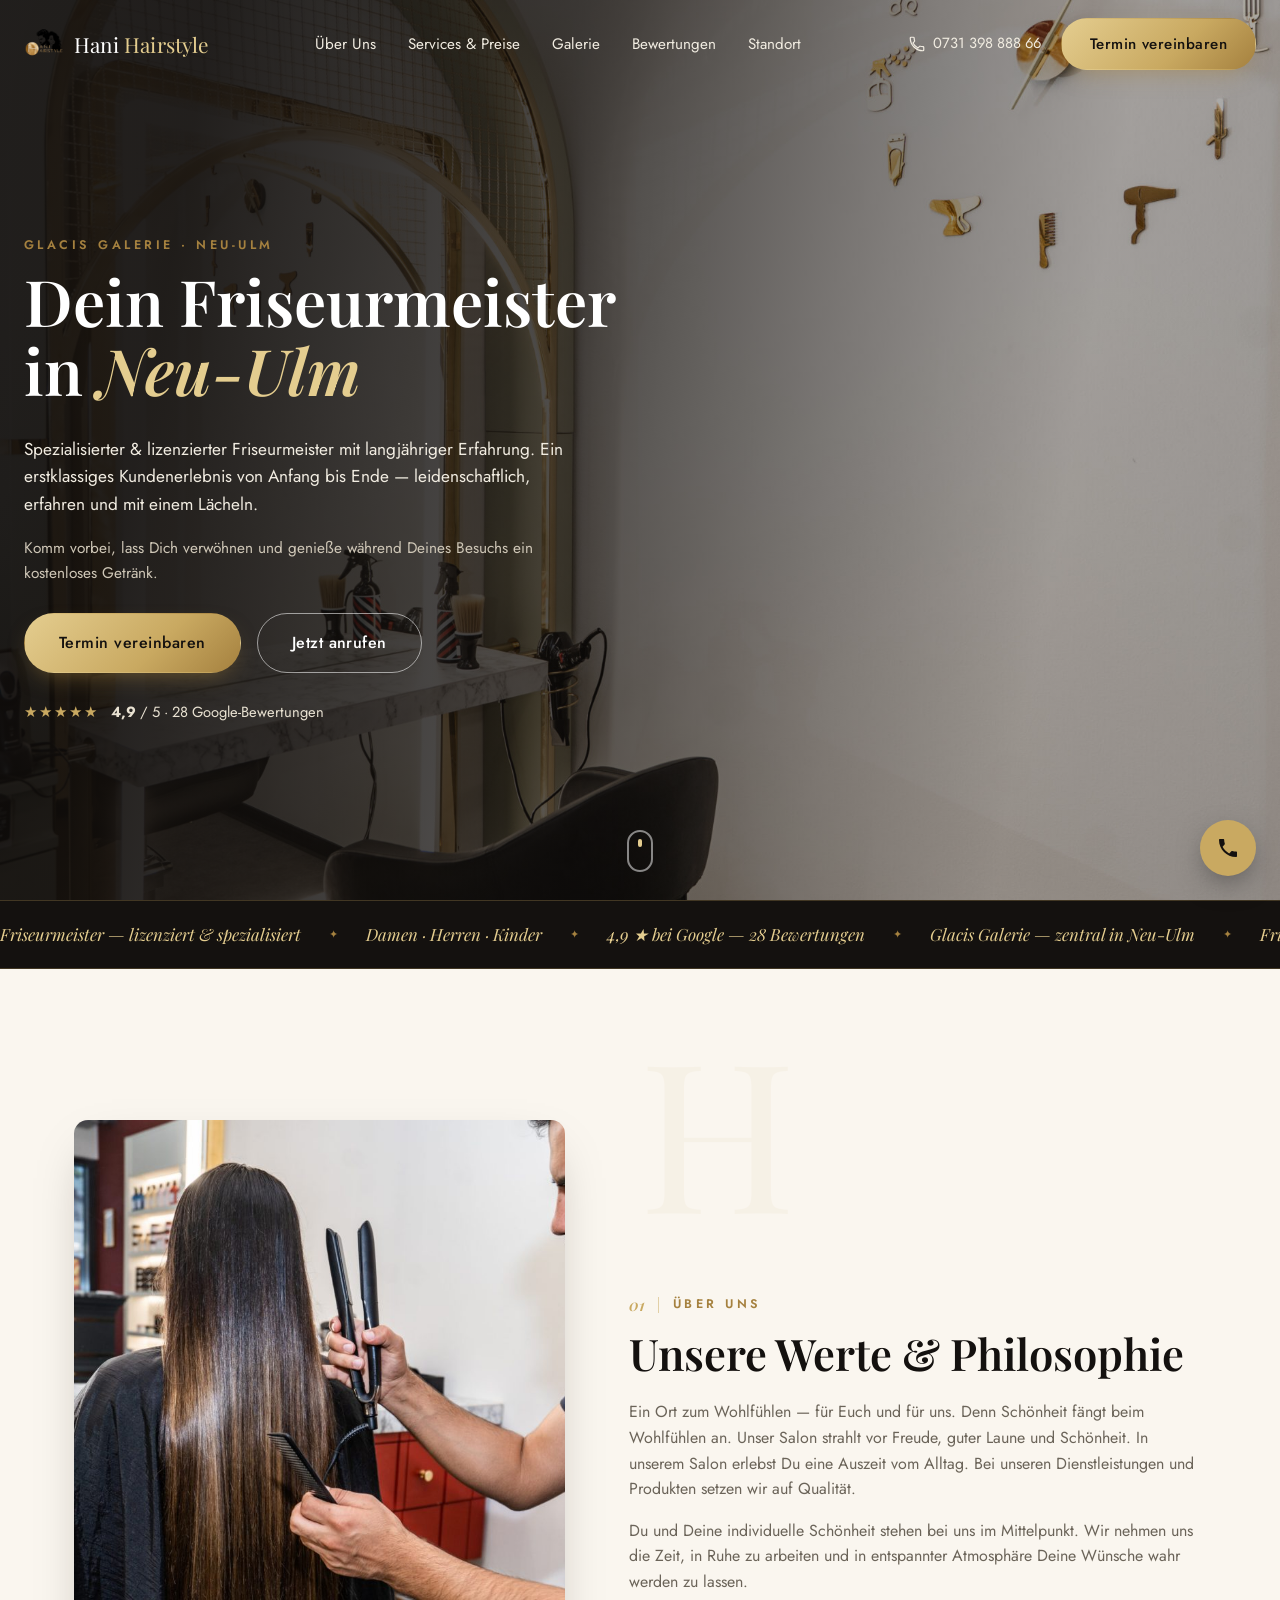
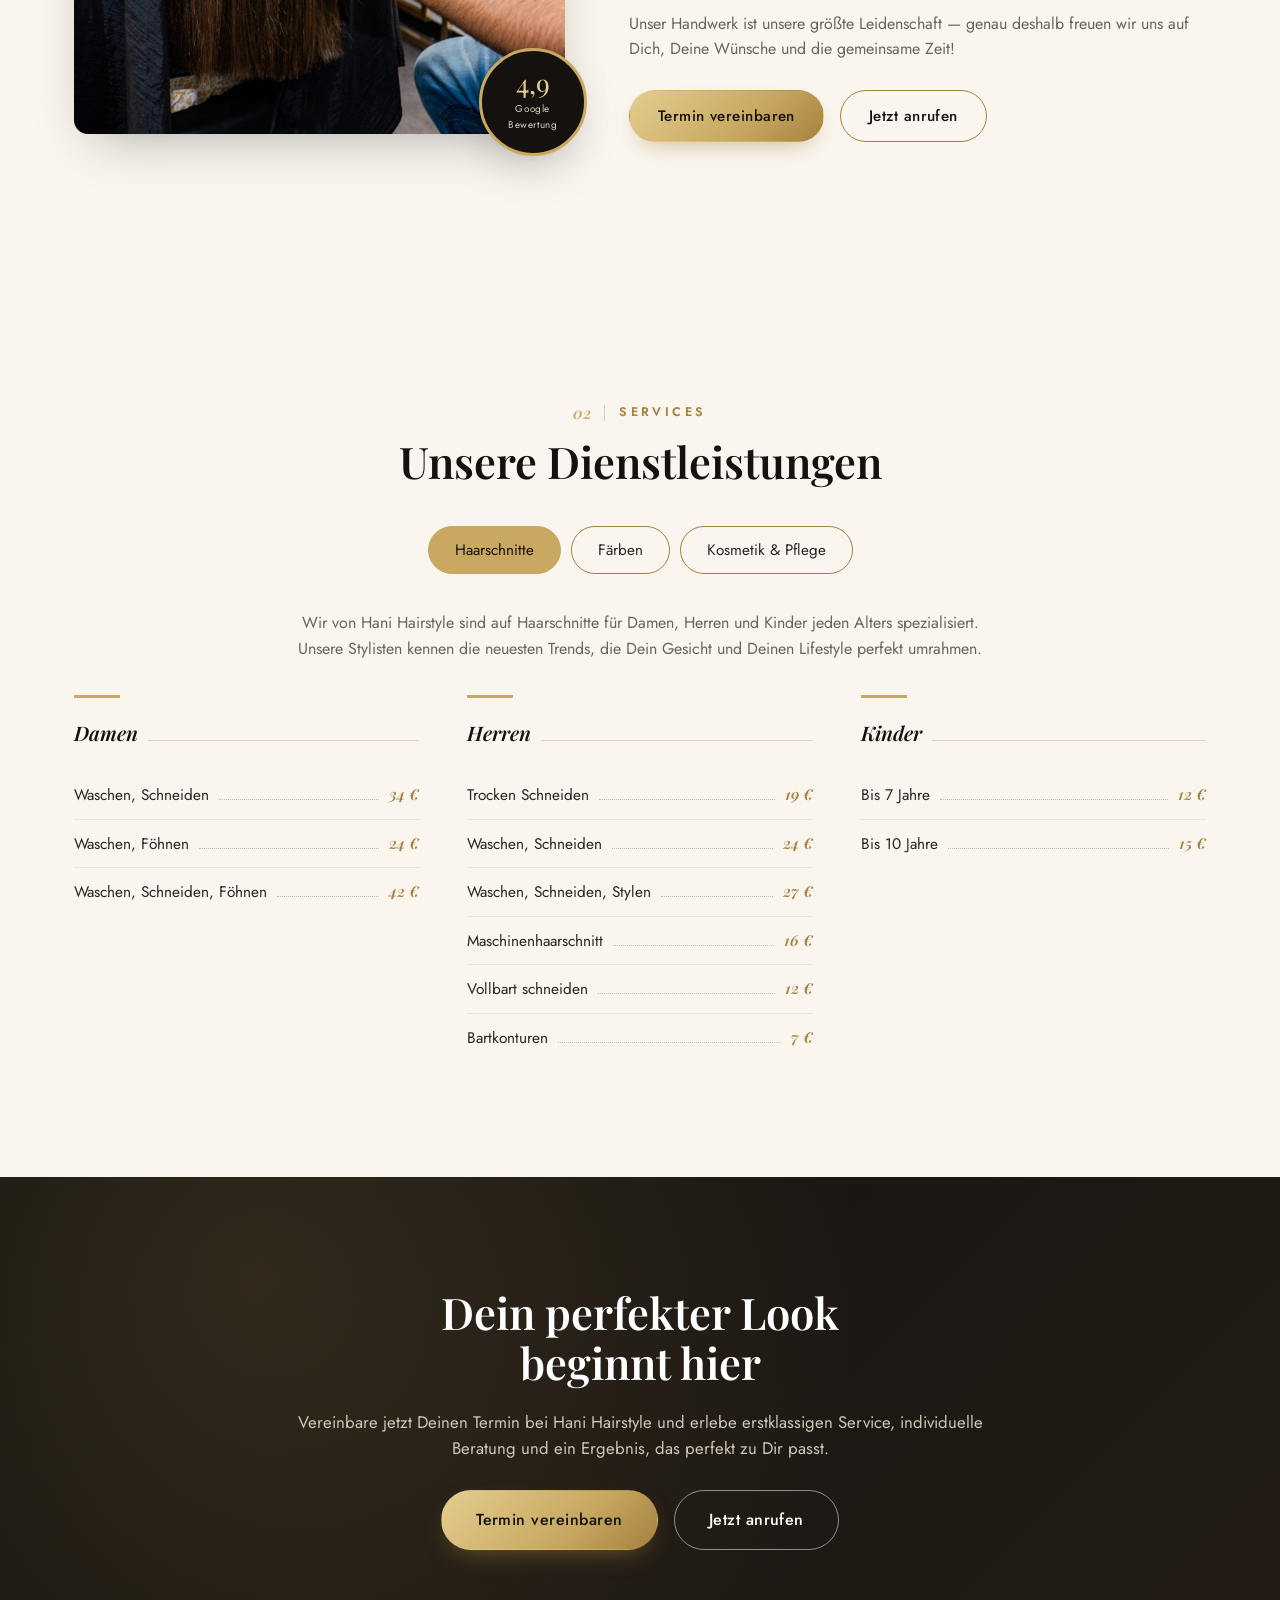
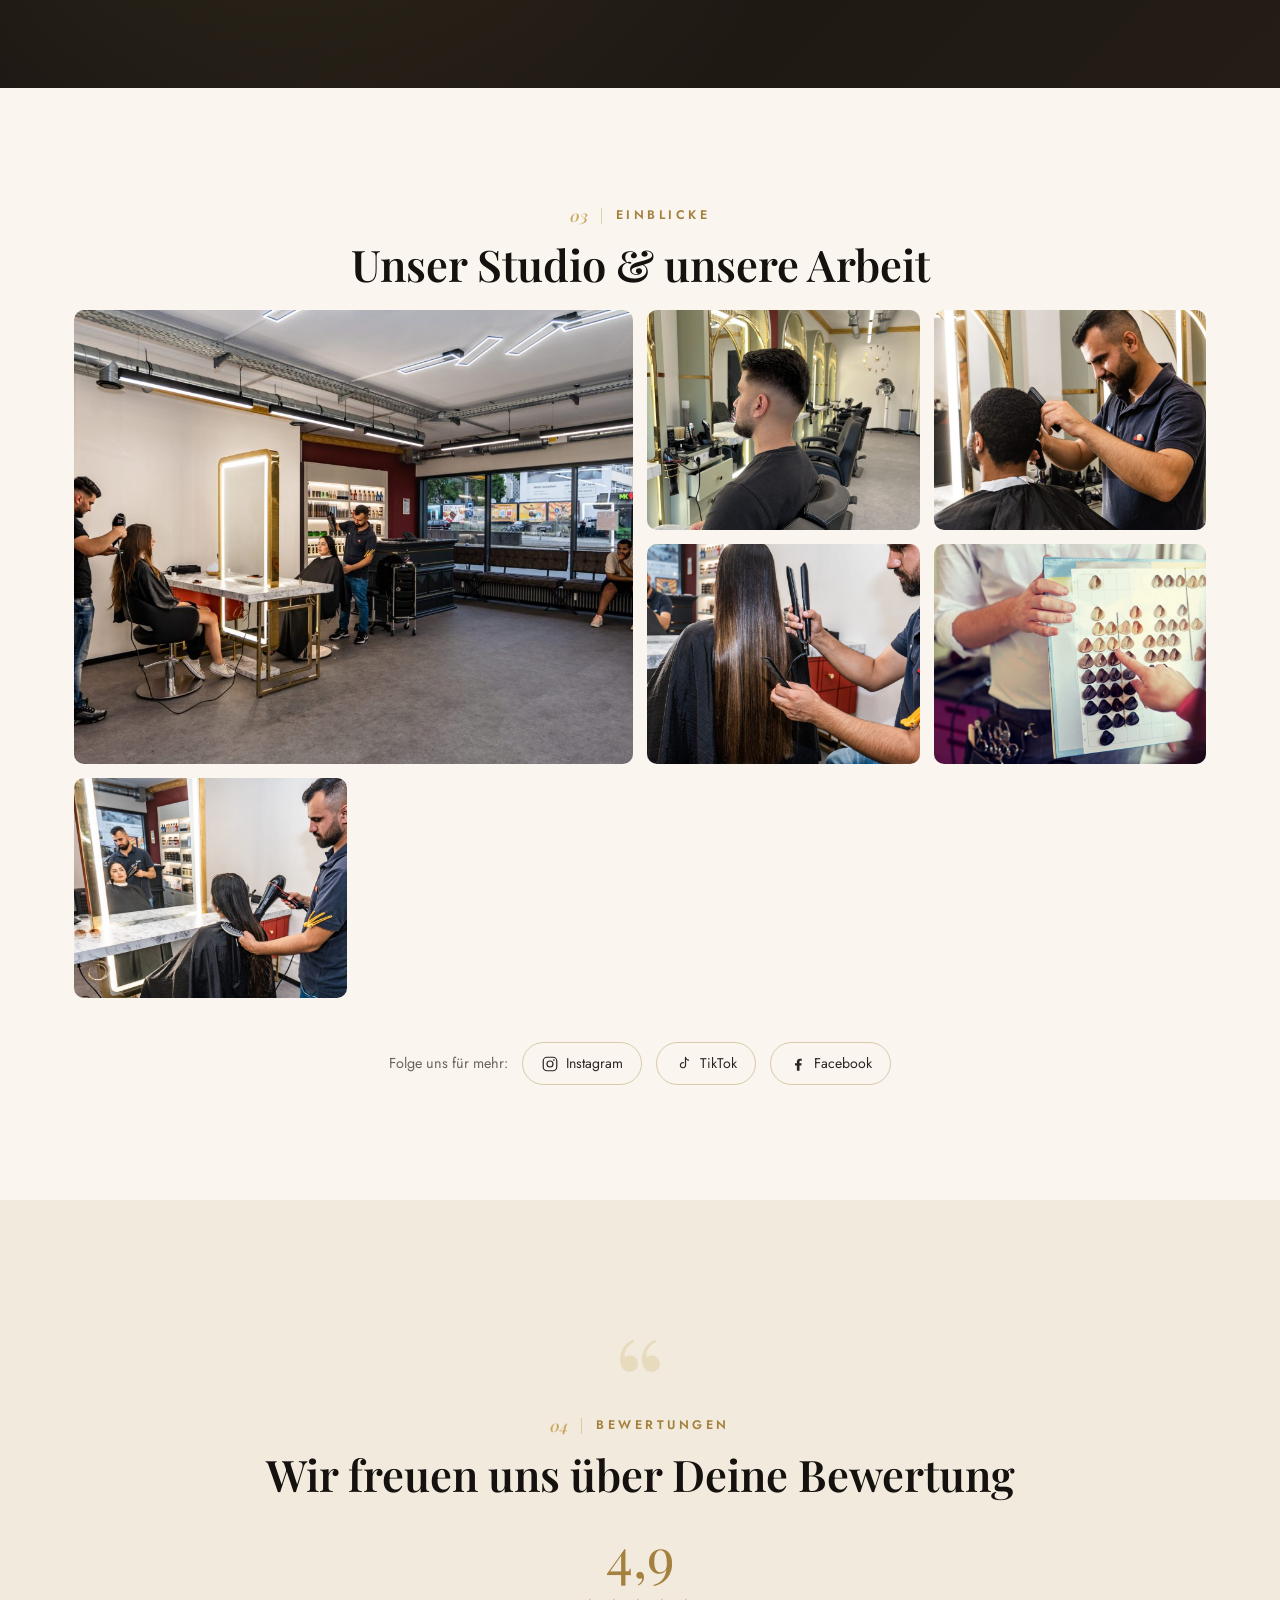
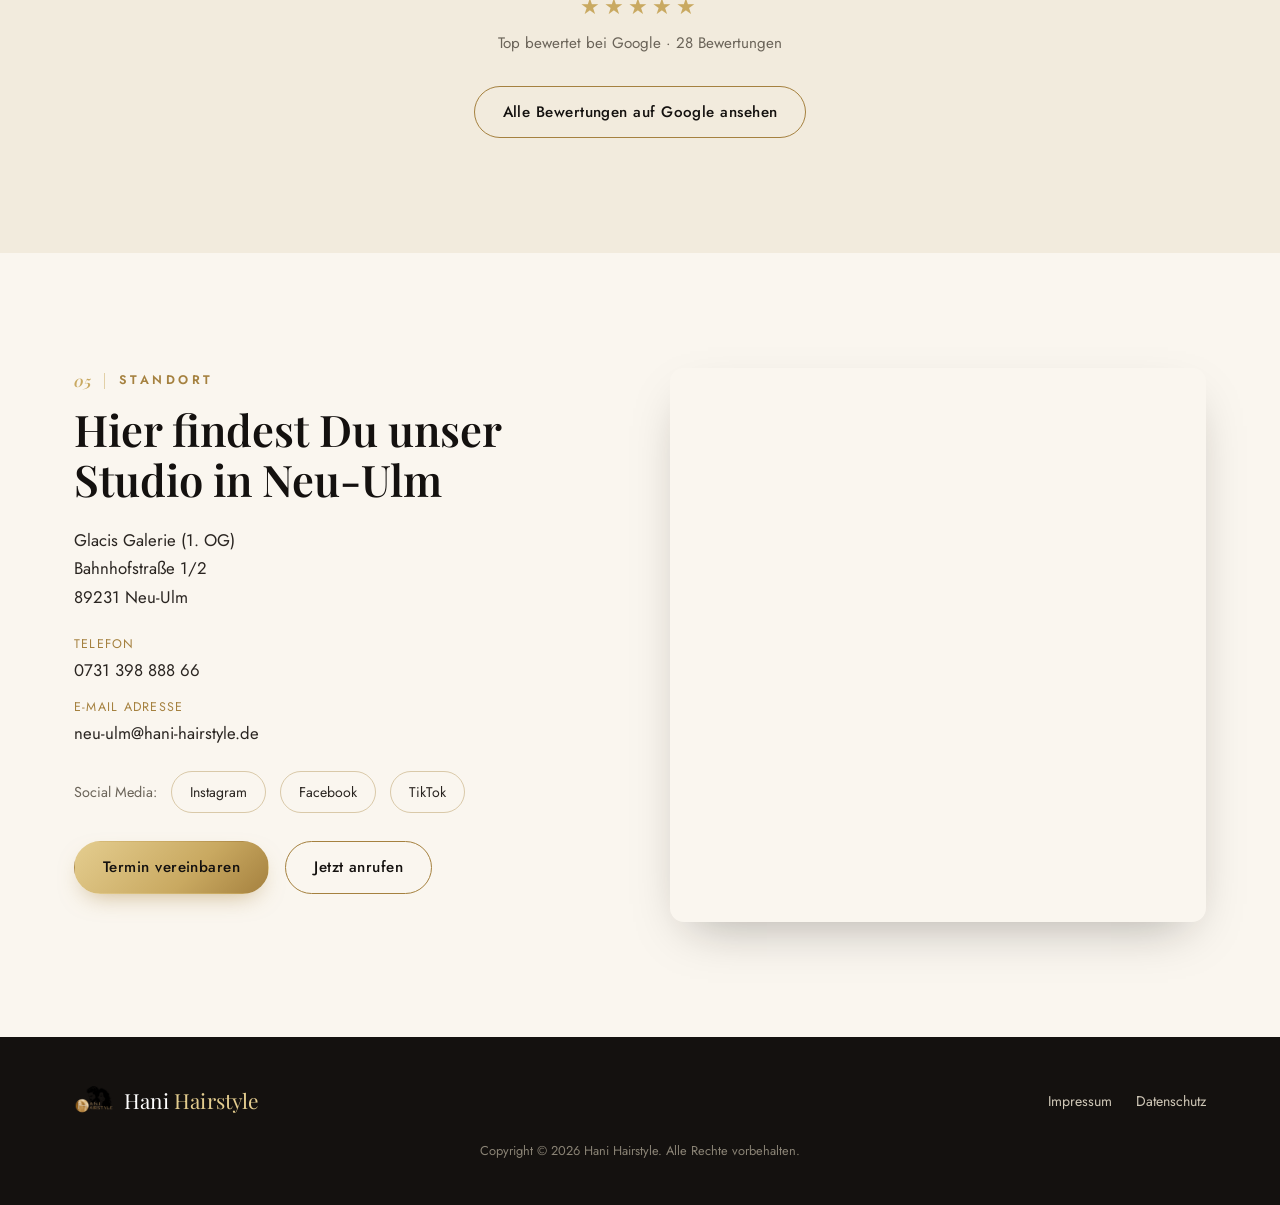
==== index.html @ 386ebe78 "Add optimized one-page site for Hani Hairstyle Neu-Ulm Rebuild of the existing Glacis Galerie locati" ====
<!DOCTYPE html>
<html lang="de">
<head>
<meta charset="UTF-8">
<meta name="viewport" content="width=device-width, initial-scale=1.0">
<title>Hani Hairstyle Neu-Ulm | Friseur in der Glacis Galerie</title>
<meta name="description" content="Hani Hairstyle in der Glacis Galerie Neu-Ulm: moderne Haarschnitte, Färben, Kosmetik & Pflege für Damen, Herren und Kinder. Termin online buchen oder anrufen.">
<meta name="keywords" content="Friseur Neu-Ulm, Friseur Ulm, Hani Hairstyle, Glacis Galerie, Haarschnitt, Färben, Barbier">
<link rel="canonical" href="https://hani-hairstyle.de/friseur-neu-ulm/">

<meta property="og:type" content="business.business">
<meta property="og:title" content="Hani Hairstyle Neu-Ulm | Friseur in der Glacis Galerie">
<meta property="og:description" content="Moderne Haarschnitte, Färben, Kosmetik & Pflege – nur wenige Minuten von Ulm entfernt. Jetzt Termin vereinbaren.">
<meta property="og:image" content="assets/img/hero-salon.jpg">
<meta property="og:locale" content="de_DE">

<link rel="icon" href="data:image/svg+xml,%3Csvg xmlns='http://www.w3.org/2000/svg' viewBox='0 0 100 100'%3E%3Ccircle cx='50' cy='50' r='48' fill='%23161311'/%3E%3Ctext x='50' y='68' font-size='58' text-anchor='middle' fill='%23c9a961' font-family='Georgia, serif'%3EH%3C/text%3E%3C/svg%3E">

<link rel="preconnect" href="https://fonts.googleapis.com">
<link rel="preconnect" href="https://fonts.gstatic.com" crossorigin>
<link href="https://fonts.googleapis.com/css2?family=Playfair+Display:ital,wght@0,500;0,600;0,700;1,500&family=Jost:wght@300;400;500;600&display=swap" rel="stylesheet">

<link rel="stylesheet" href="css/style.css">

<script type="application/ld+json">
{
  "@context": "https://schema.org",
  "@type": "HairSalon",
  "name": "Hani Hairstyle Neu-Ulm",
  "image": "assets/img/hero-salon.jpg",
  "@id": "https://hani-hairstyle.de/friseur-neu-ulm/",
  "url": "https://hani-hairstyle.de/friseur-neu-ulm/",
  "telephone": "+4973139888866",
  "email": "neu-ulm@hani-hairstyle.de",
  "priceRange": "€€",
  "address": {
    "@type": "PostalAddress",
    "streetAddress": "Bahnhofstraße 1/2 (Glacis Galerie, 1. OG)",
    "addressLocality": "Neu-Ulm",
    "postalCode": "89231",
    "addressCountry": "DE"
  },
  "aggregateRating": {
    "@type": "AggregateRating",
    "ratingValue": "4.9",
    "reviewCount": "28"
  },
  "sameAs": [
    "https://www.instagram.com/hani.hairstyle.ulm/",
    "https://www.facebook.com/profile.php?id=100083054313261",
    "https://www.tiktok.com/@hani.hairstyle.ulm"
  ]
}
</script>
</head>
<body>

<a class="skip-link" href="#main">Zum Inhalt springen</a>

<!-- ======= HEADER ======= -->
<header class="site-header" id="siteHeader">
  <div class="header-inner">
    <a href="#home" class="brand">
      <img src="assets/img/logo.png" alt="Hani Hairstyle Logo" class="brand-logo">
      <span class="brand-text">Hani <em>Hairstyle</em></span>
    </a>

    <nav class="main-nav" id="mainNav">
      <ul>
        <li><a href="#ueber-uns">Über Uns</a></li>
        <li class="has-dropdown">
          <a href="#services">Services &amp; Preise</a>
          <ul class="dropdown">
            <li><a href="#tab-haarschnitte">Haarschnitte</a></li>
            <li><a href="#tab-faerben">Färben</a></li>
            <li><a href="#tab-kosmetik">Kosmetik &amp; Pflege</a></li>
          </ul>
        </li>
        <li><a href="#galerie">Galerie</a></li>
        <li><a href="#bewertungen">Bewertungen</a></li>
        <li><a href="#standort">Standort</a></li>
      </ul>
    </nav>

    <div class="header-actions">
      <a href="tel:+4973139888866" class="phone-link">
        <svg width="18" height="18" viewBox="0 0 24 24" fill="none" aria-hidden="true"><path d="M6.6 10.8c1.4 2.8 3.8 5.1 6.6 6.6l2.2-2.2c.3-.3.7-.4 1-.2 1.1.4 2.3.6 3.6.6.6 0 1 .4 1 1V20c0 .6-.4 1-1 1C10.6 21 3 13.4 3 4c0-.6.4-1 1-1h3.2c.6 0 1 .4 1 1 0 1.3.2 2.5.6 3.6.1.4 0 .8-.2 1L6.6 10.8z" stroke="currentColor" stroke-width="1.6"/></svg>
        <span>0731 398 888 66</span>
      </a>
      <a href="https://www.sumupbookings.com/hani-hairstyle-neu-ulm" target="_blank" rel="noopener" class="btn btn-gold">Termin vereinbaren</a>
    </div>

    <button class="nav-toggle" id="navToggle" aria-label="Menü öffnen" aria-expanded="false">
      <span></span><span></span><span></span>
    </button>
  </div>
</header>

<main id="main">

  <!-- ======= HERO ======= -->
  <section class="hero" id="home">
    <div class="hero-media">
      <img src="assets/img/hero-salon.jpg" alt="Innenansicht des Hani Hairstyle Salons in Neu-Ulm mit goldenem Spiegel" loading="eager">
      <div class="hero-overlay"></div>
    </div>
    <div class="hero-content">
      <p class="eyebrow reveal">Glacis Galerie · Neu-Ulm</p>
      <h1 class="reveal">Dein Friseurmeister<br>in <span>Neu-Ulm</span></h1>
      <p class="hero-lead reveal">Spezialisierter &amp; lizenzierter Friseurmeister mit langjähriger Erfahrung. Ein erstklassiges Kundenerlebnis von Anfang bis Ende &mdash; leidenschaftlich, erfahren und mit einem Lächeln.</p>
      <p class="hero-sub reveal">Komm vorbei, lass Dich verwöhnen und genieße während Deines Besuchs ein kostenloses Getränk.</p>
      <div class="hero-actions reveal">
        <a href="https://www.sumupbookings.com/hani-hairstyle-neu-ulm" target="_blank" rel="noopener" class="btn btn-gold btn-lg">Termin vereinbaren</a>
        <a href="tel:+4973139888866" class="btn btn-outline btn-lg">Jetzt anrufen</a>
      </div>
      <div class="hero-rating reveal">
        <div class="stars" aria-hidden="true">★★★★★</div>
        <span><strong>4,9</strong> / 5 &middot; 28 Google-Bewertungen</span>
      </div>
    </div>
    <a href="#ueber-uns" class="scroll-cue" aria-label="Nach unten scrollen"><span></span></a>
  </section>

  <!-- ======= MARQUEE TICKER ======= -->
  <section class="marquee" aria-hidden="true">
    <div class="marquee-track">
      <span>Friseurmeister &mdash; lizenziert &amp; spezialisiert</span><span class="dot">&#10022;</span>
      <span>Damen &middot; Herren &middot; Kinder</span><span class="dot">&#10022;</span>
      <span>4,9 &#9733; bei Google &mdash; 28 Bewertungen</span><span class="dot">&#10022;</span>
      <span>Glacis Galerie &mdash; zentral in Neu-Ulm</span><span class="dot">&#10022;</span>
      <span>Friseurmeister &mdash; lizenziert &amp; spezialisiert</span><span class="dot">&#10022;</span>
      <span>Damen &middot; Herren &middot; Kinder</span><span class="dot">&#10022;</span>
      <span>4,9 &#9733; bei Google &mdash; 28 Bewertungen</span><span class="dot">&#10022;</span>
      <span>Glacis Galerie &mdash; zentral in Neu-Ulm</span><span class="dot">&#10022;</span>
    </div>
  </section>

  <!-- ======= ÜBER UNS ======= -->
  <section class="section about" id="ueber-uns">
    <div class="section-inner about-grid">
      <div class="about-media reveal">
        <img src="assets/img/gallery-glaetten.jpg" alt="Stylist bei der Haarpflege im Hani Hairstyle Salon" loading="lazy">
        <div class="about-media-badge">
          <span class="badge-num">4,9</span>
          <span class="badge-label">Google<br>Bewertung</span>
        </div>
      </div>
      <div class="about-text">
        <span class="section-watermark" aria-hidden="true">H</span>
        <p class="eyebrow reveal"><span class="eyebrow-num">01</span>Über Uns</p>
        <h2 class="reveal">Unsere Werte &amp; Philosophie</h2>
        <p class="reveal">Ein Ort zum Wohlfühlen &mdash; für Euch und für uns. Denn Schönheit fängt beim Wohlfühlen an. Unser Salon strahlt vor Freude, guter Laune und Schönheit. In unserem Salon erlebst Du eine Auszeit vom Alltag. Bei unseren Dienstleistungen und Produkten setzen wir auf Qualität.</p>
        <p class="reveal">Du und Deine individuelle Schönheit stehen bei uns im Mittelpunkt. Wir nehmen uns die Zeit, in Ruhe zu arbeiten und in entspannter Atmosphäre Deine Wünsche wahr werden zu lassen.</p>
        <p class="reveal">Unser Handwerk ist unsere größte Leidenschaft &mdash; genau deshalb freuen wir uns auf Dich, Deine Wünsche und die gemeinsame Zeit!</p>
        <div class="hero-actions reveal">
          <a href="https://www.sumupbookings.com/hani-hairstyle-neu-ulm" target="_blank" rel="noopener" class="btn btn-gold">Termin vereinbaren</a>
          <a href="tel:+4973139888866" class="btn btn-ghost">Jetzt anrufen</a>
        </div>
      </div>
    </div>
  </section>

  <!-- ======= SERVICES ======= -->
  <section class="section services" id="services">
    <div class="section-inner">
      <p class="eyebrow center reveal"><span class="eyebrow-num">02</span>Services</p>
      <h2 class="center reveal">Unsere Dienstleistungen</h2>

      <div class="tabs reveal">
        <div class="tab-buttons" role="tablist">
          <button class="tab-btn active" data-tab="tab-haarschnitte" role="tab" aria-selected="true">Haarschnitte</button>
          <button class="tab-btn" data-tab="tab-faerben" role="tab" aria-selected="false">Färben</button>
          <button class="tab-btn" data-tab="tab-kosmetik" role="tab" aria-selected="false">Kosmetik &amp; Pflege</button>
        </div>

        <!-- HAARSCHNITTE -->
        <div class="tab-panel active" id="tab-haarschnitte" role="tabpanel">
          <p class="tab-intro">Wir von Hani Hairstyle sind auf Haarschnitte für Damen, Herren und Kinder jeden Alters spezialisiert. Unsere Stylisten kennen die neuesten Trends, die Dein Gesicht und Deinen Lifestyle perfekt umrahmen.</p>
          <div class="price-grid">
            <div class="price-card">
              <h3>Damen</h3>
              <ul class="price-list">
                <li><span>Waschen, Schneiden</span><span class="dots"></span><span class="price">34&nbsp;€</span></li>
                <li><span>Waschen, Föhnen</span><span class="dots"></span><span class="price">24&nbsp;€</span></li>
                <li><span>Waschen, Schneiden, Föhnen</span><span class="dots"></span><span class="price">42&nbsp;€</span></li>
              </ul>
            </div>
            <div class="price-card">
              <h3>Herren</h3>
              <ul class="price-list">
                <li><span>Trocken Schneiden</span><span class="dots"></span><span class="price">19&nbsp;€</span></li>
                <li><span>Waschen, Schneiden</span><span class="dots"></span><span class="price">24&nbsp;€</span></li>
                <li><span>Waschen, Schneiden, Stylen</span><span class="dots"></span><span class="price">27&nbsp;€</span></li>
                <li><span>Maschinenhaarschnitt</span><span class="dots"></span><span class="price">16&nbsp;€</span></li>
                <li><span>Vollbart schneiden</span><span class="dots"></span><span class="price">12&nbsp;€</span></li>
                <li><span>Bartkonturen</span><span class="dots"></span><span class="price">7&nbsp;€</span></li>
              </ul>
            </div>
            <div class="price-card">
              <h3>Kinder</h3>
              <ul class="price-list">
                <li><span>Bis 7 Jahre</span><span class="dots"></span><span class="price">12&nbsp;€</span></li>
                <li><span>Bis 10 Jahre</span><span class="dots"></span><span class="price">15&nbsp;€</span></li>
              </ul>
            </div>
          </div>
        </div>

        <!-- FÄRBEN -->
        <div class="tab-panel" id="tab-faerben" role="tabpanel">
          <p class="tab-intro">Vervollständige Deine Verwandlung mit den neuesten Haarfärbetrends. Bei unseren Farbservices steht der Zustand Deines Haares neben einer dauerhaften, brillanten Farbe an erster Stelle.</p>
          <div class="price-grid">
            <div class="price-card">
              <h3>Allgemein</h3>
              <ul class="price-list">
                <li><span>Ansatzfarbe</span><span class="dots"></span><span class="price">39&nbsp;€</span></li>
                <li><span>Komplett- &amp; Neufärbung</span><span class="dots"></span><span class="price">66&nbsp;€</span></li>
                <li><span>Intensivtönung (Ansatz)</span><span class="dots"></span><span class="price">35&nbsp;€</span></li>
                <li><span>Blondieren (Ansatz)</span><span class="dots"></span><span class="price">69&nbsp;€</span></li>
              </ul>
            </div>
            <div class="price-card">
              <h3>Strähnen</h3>
              <ul class="price-list">
                <li><span>Oberkopf</span><span class="dots"></span><span class="price">69&nbsp;€</span></li>
                <li><span>Ganzer Kopf</span><span class="dots"></span><span class="price">99&nbsp;€</span></li>
                <li><span>Einzelfolie</span><span class="dots"></span><span class="price">5&nbsp;€ / Folie</span></li>
                <li><span>Highlights / Kammsträhnen</span><span class="dots"></span><span class="price">28&nbsp;€</span></li>
              </ul>
            </div>
            <div class="price-card">
              <h3>Dauerwelle</h3>
              <ul class="price-list">
                <li><span>Oberkopf</span><span class="dots"></span><span class="price">58&nbsp;€</span></li>
                <li><span>Ganzer Kopf</span><span class="dots"></span><span class="price">78&nbsp;€</span></li>
              </ul>
            </div>
          </div>
        </div>

        <!-- KOSMETIK -->
        <div class="tab-panel" id="tab-kosmetik" role="tabpanel">
          <p class="tab-intro">Von der Kosmetik bis zur Pflege verwöhnen wir Dich gerne &mdash; wir freuen uns auf Deinen Besuch!</p>
          <div class="price-grid price-grid-2">
            <div class="price-card">
              <h3>Kosmetik</h3>
              <ul class="price-list">
                <li><span>Augenbrauen färben</span><span class="dots"></span><span class="price">10&nbsp;€</span></li>
                <li><span>Wimpern färben</span><span class="dots"></span><span class="price">12&nbsp;€</span></li>
                <li><span>Augenbrauen zupfen</span><span class="dots"></span><span class="price">8&nbsp;€</span></li>
                <li><span>Augenbrauen- / Gesicht zupfen</span><span class="dots"></span><span class="price">13&nbsp;€</span></li>
              </ul>
            </div>
            <div class="price-card">
              <h3>Pflege</h3>
              <ul class="price-list">
                <li><span>SP Emulsion</span><span class="dots"></span><span class="price">8&nbsp;€</span></li>
                <li><span>Haarkur</span><span class="dots"></span><span class="price">10&nbsp;€</span></li>
              </ul>
            </div>
          </div>
        </div>
      </div>
    </div>
  </section>

  <!-- ======= CTA BANNER ======= -->
  <section class="cta-banner">
    <div class="cta-inner reveal">
      <h2>Dein perfekter Look<br>beginnt hier</h2>
      <p>Vereinbare jetzt Deinen Termin bei Hani Hairstyle und erlebe erstklassigen Service, individuelle Beratung und ein Ergebnis, das perfekt zu Dir passt.</p>
      <div class="hero-actions">
        <a href="https://www.sumupbookings.com/hani-hairstyle-neu-ulm" target="_blank" rel="noopener" class="btn btn-gold btn-lg">Termin vereinbaren</a>
        <a href="tel:+4973139888866" class="btn btn-outline-light btn-lg">Jetzt anrufen</a>
      </div>
    </div>
  </section>

  <!-- ======= GALERIE ======= -->
  <section class="section gallery" id="galerie">
    <div class="section-inner">
      <p class="eyebrow center reveal"><span class="eyebrow-num">03</span>Einblicke</p>
      <h2 class="center reveal">Unser Studio &amp; unsere Arbeit</h2>
      <div class="gallery-grid reveal">
        <a class="gallery-item span-2" href="assets/img/gallery-styling.jpg" data-lightbox>
          <img src="assets/img/gallery-styling.jpg" alt="Föhnen und Styling im Salon" loading="lazy">
          <span class="gallery-caption">Styling</span>
        </a>
        <a class="gallery-item" href="assets/img/gallery-herren.jpg" data-lightbox>
          <img src="assets/img/gallery-herren.jpg" alt="Herrenhaarschnitt im modernen Studio" loading="lazy">
          <span class="gallery-caption">Herrenschnitt</span>
        </a>
        <a class="gallery-item" href="assets/img/gallery-barbier.jpg" data-lightbox>
          <img src="assets/img/gallery-barbier.jpg" alt="Barbier-Arbeit mit Kamm und Maschine" loading="lazy">
          <span class="gallery-caption">Barbier</span>
        </a>
        <a class="gallery-item" href="assets/img/gallery-glaetten.jpg" data-lightbox>
          <img src="assets/img/gallery-glaetten.jpg" alt="Glätten langer Haare" loading="lazy">
          <span class="gallery-caption">Glätten</span>
        </a>
        <a class="gallery-item" href="assets/img/gallery-farbberatung.jpg" data-lightbox>
          <img src="assets/img/gallery-farbberatung.jpg" alt="Farbberatung mit Farbfächer" loading="lazy">
          <span class="gallery-caption">Farbberatung</span>
        </a>
        <a class="gallery-item" href="assets/img/gallery-styling-2.jpg" data-lightbox>
          <img src="assets/img/gallery-styling-2.jpg" alt="Stylist bei der Arbeit vor dem Spiegel" loading="lazy">
          <span class="gallery-caption">Finish</span>
        </a>
      </div>

      <div class="social-row reveal">
        <span>Folge uns für mehr:</span>
        <a href="https://www.instagram.com/hani.hairstyle.ulm/" target="_blank" rel="noopener" class="social-pill">
          <svg width="18" height="18" viewBox="0 0 24 24" fill="none" aria-hidden="true"><rect x="3" y="3" width="18" height="18" rx="5" stroke="currentColor" stroke-width="1.6"/><circle cx="12" cy="12" r="4" stroke="currentColor" stroke-width="1.6"/><circle cx="17.2" cy="6.8" r="1.1" fill="currentColor"/></svg>
          Instagram
        </a>
        <a href="https://www.tiktok.com/@hani.hairstyle.ulm" target="_blank" rel="noopener" class="social-pill">
          <svg width="18" height="18" viewBox="0 0 24 24" fill="none" aria-hidden="true"><path d="M14 3v10.6a3.4 3.4 0 1 1-2.6-3.3M14 3c.3 2 1.8 3.6 4 3.9" stroke="currentColor" stroke-width="1.6" stroke-linecap="round"/></svg>
          TikTok
        </a>
        <a href="https://www.facebook.com/profile.php?id=100083054313261" target="_blank" rel="noopener" class="social-pill">
          <svg width="18" height="18" viewBox="0 0 24 24" fill="none" aria-hidden="true"><path d="M14 21v-7h2.4l.4-3H14V9c0-.9.2-1.5 1.5-1.5H17V5c-.3 0-1.3-.1-2.4-.1-2.4 0-4.1 1.5-4.1 4.2V11H8v3h2.5v7H14z" fill="currentColor"/></svg>
          Facebook
        </a>
      </div>
    </div>
  </section>

  <!-- ======= BEWERTUNGEN ======= -->
  <section class="section reviews" id="bewertungen">
    <div class="section-inner reviews-inner reveal">
      <span class="quote-mark" aria-hidden="true">&#8220;</span>
      <p class="eyebrow center"><span class="eyebrow-num">04</span>Bewertungen</p>
      <h2 class="center">Wir freuen uns über Deine Bewertung</h2>
      <div class="review-score">
        <span class="score-num">4,9</span>
        <div class="score-stars" aria-hidden="true">★★★★★</div>
        <span class="score-label">Top bewertet bei Google &middot; 28 Bewertungen</span>
      </div>
      <a href="https://g.page/r/Cb3ATB-VWwLAEBM/review" target="_blank" rel="noopener" class="btn btn-ghost">Alle Bewertungen auf Google ansehen</a>
    </div>
  </section>

  <!-- ======= STANDORT / KONTAKT ======= -->
  <section class="section location" id="standort">
    <div class="section-inner location-grid">
      <div class="location-text reveal">
        <p class="eyebrow"><span class="eyebrow-num">05</span>Standort</p>
        <h2>Hier findest Du unser<br>Studio in Neu-Ulm</h2>
        <address>
          Glacis Galerie (1.&nbsp;OG)<br>
          Bahnhofstraße 1/2<br>
          89231 Neu-Ulm
        </address>

        <ul class="contact-list">
          <li>
            <span class="contact-label">Telefon</span>
            <a href="tel:+4973139888866">0731 398 888 66</a>
          </li>
          <li>
            <span class="contact-label">E-Mail Adresse</span>
            <a href="mailto:neu-ulm@hani-hairstyle.de">neu-ulm@hani-hairstyle.de</a>
          </li>
        </ul>

        <div class="social-row">
          <span>Social Media:</span>
          <a href="https://www.instagram.com/hani.hairstyle.ulm/" target="_blank" rel="noopener" aria-label="Instagram" class="social-pill">Instagram</a>
          <a href="https://www.facebook.com/profile.php?id=100083054313261" target="_blank" rel="noopener" aria-label="Facebook" class="social-pill">Facebook</a>
          <a href="https://www.tiktok.com/@hani.hairstyle.ulm" target="_blank" rel="noopener" aria-label="TikTok" class="social-pill">TikTok</a>
        </div>

        <div class="hero-actions">
          <a href="https://www.sumupbookings.com/hani-hairstyle-neu-ulm" target="_blank" rel="noopener" class="btn btn-gold">Termin vereinbaren</a>
          <a href="tel:+4973139888866" class="btn btn-ghost">Jetzt anrufen</a>
        </div>
      </div>

      <div class="location-map reveal">
        <iframe
          title="Standort Hani Hairstyle Neu-Ulm auf Google Maps"
          src="https://www.google.com/maps?q=Glacis+Galerie+Bahnhofstra%C3%9Fe+1%2F2+89231+Neu-Ulm&output=embed"
          loading="lazy"
          referrerpolicy="no-referrer-when-downgrade">
        </iframe>
      </div>
    </div>
  </section>

</main>

<!-- ======= FOOTER ======= -->
<footer class="site-footer">
  <div class="footer-inner">
    <a href="#home" class="brand footer-brand">
      <img src="assets/img/logo.png" alt="Hani Hairstyle Logo" class="brand-logo">
      <span class="brand-text">Hani <em>Hairstyle</em></span>
    </a>
    <nav class="footer-nav" aria-label="Rechtliches">
      <a href="https://hani-hairstyle.de/impressum/" target="_blank" rel="noopener">Impressum</a>
      <a href="https://hani-hairstyle.de/datenschutzerklaerung/" target="_blank" rel="noopener">Datenschutz</a>
    </nav>
    <p class="footer-copy">Copyright &copy; 2026 Hani Hairstyle. Alle Rechte vorbehalten.</p>
  </div>
</footer>

<a href="tel:+4973139888866" class="fab" aria-label="Anrufen">
  <svg width="24" height="24" viewBox="0 0 24 24" fill="none" aria-hidden="true"><path d="M6.6 10.8c1.4 2.8 3.8 5.1 6.6 6.6l2.2-2.2c.3-.3.7-.4 1-.2 1.1.4 2.3.6 3.6.6.6 0 1 .4 1 1V20c0 .6-.4 1-1 1C10.6 21 3 13.4 3 4c0-.6.4-1 1-1h3.2c.6 0 1 .4 1 1 0 1.3.2 2.5.6 3.6.1.4 0 .8-.2 1L6.6 10.8z" fill="currentColor"/></svg>
</a>

<div class="cursor-dot" id="cursorDot" aria-hidden="true"></div>

<div class="lightbox" id="lightbox">
  <button class="lightbox-close" id="lightboxClose" aria-label="Schließen">&times;</button>
  <img src="" alt="" id="lightboxImg">
</div>

<script src="js/script.js"></script>
</body>
</html>
---- css/style.css ----
/* ==========================================================================
   Hani Hairstyle – Neu-Ulm | Optimiertes One-Page Konzept
   ========================================================================== */

:root {
  --black: #14110f;
  --black-soft: #1d1a17;
  --cream: #faf6ef;
  --cream-dim: #f2ebdd;
  --gold: #c9a961;
  --gold-light: #e4cd8f;
  --gold-dark: #a5813f;
  --sage: #9caf94;
  --text: #2a2521;
  --text-muted: #6b6459;
  --radius: 14px;
  --shadow: 0 20px 50px -20px rgba(20, 17, 15, 0.35);
  --ff-heading: "Playfair Display", Georgia, serif;
  --ff-body: "Jost", "Segoe UI", sans-serif;
}

* { box-sizing: border-box; }
html { scroll-behavior: smooth; }

@media (hover: hover) and (pointer: fine) {
  body.has-fine-pointer { cursor: none; }
  body.has-fine-pointer a,
  body.has-fine-pointer button { cursor: none; }
}

body {
  margin: 0;
  font-family: var(--ff-body);
  color: var(--text);
  background: var(--cream);
  line-height: 1.6;
  -webkit-font-smoothing: antialiased;
}

img { max-width: 100%; display: block; }

h1, h2, h3 { font-family: var(--ff-heading); color: var(--black); margin: 0 0 .5em; font-weight: 600; }
h1 { font-size: clamp(2.4rem, 5vw, 4.2rem); line-height: 1.08; }
h2 { font-size: clamp(1.9rem, 3.4vw, 2.8rem); line-height: 1.15; }
h3 { font-size: 1.25rem; }
p { margin: 0 0 1em; color: var(--text-muted); }
a { color: inherit; text-decoration: none; }

.skip-link {
  position: absolute; left: -999px; top: 0; background: var(--gold); color: var(--black);
  padding: 10px 16px; z-index: 999; border-radius: 0 0 8px 0;
}
.skip-link:focus { left: 0; }

.section { padding: clamp(60px, 9vw, 120px) 0; }
.section-inner { max-width: 1180px; margin: 0 auto; padding: 0 24px; }
.eyebrow {
  text-transform: uppercase; letter-spacing: .28em; font-size: .78rem;
  color: var(--gold-dark); font-weight: 600; margin: 0 0 .8em;
  display: flex; align-items: center; gap: 14px;
}
.eyebrow.center { justify-content: center; }
.center { text-align: center; margin-left: auto; margin-right: auto; }
.center.eyebrow { display: flex; }
.eyebrow-num {
  font-family: var(--ff-heading); font-style: italic; font-size: 1rem;
  color: var(--gold); letter-spacing: 0; position: relative; padding-right: 14px;
}
.eyebrow-num::after {
  content: ""; position: absolute; right: 0; top: 50%; transform: translateY(-50%);
  width: 1px; height: 16px; background: currentColor; opacity: .5;
}

/* Buttons */
.btn {
  position: relative; display: inline-flex; align-items: center; justify-content: center; gap: 8px;
  padding: 13px 28px; border-radius: 999px; font-weight: 500; font-size: .95rem;
  letter-spacing: .03em;
  border: 1px solid transparent; cursor: pointer; transition: color .35s ease, border-color .35s ease, transform .25s ease, box-shadow .25s ease;
  white-space: nowrap; overflow: hidden; isolation: isolate;
}
.btn::before {
  content: ""; position: absolute; inset: 0; z-index: -1;
  transform: translateX(-102%); transition: transform .45s cubic-bezier(.65,0,.35,1);
}
.btn:hover::before { transform: translateX(0); }
.btn-lg { padding: 16px 34px; font-size: 1rem; }

.btn-gold {
  background: linear-gradient(135deg, var(--gold-light), var(--gold) 60%, var(--gold-dark));
  color: var(--black); box-shadow: 0 10px 24px -10px rgba(169, 132, 63, .6);
}
.btn-gold::before { background: var(--black); }
.btn-gold:hover { color: var(--gold-light); transform: translateY(-2px); box-shadow: 0 14px 30px -10px rgba(169, 132, 63, .8); }

.btn-outline { border-color: rgba(255,255,255,.55); color: #fff; }
.btn-outline::before { background: #fff; }
.btn-outline:hover { color: var(--black); }

.btn-outline-light { border-color: rgba(255,255,255,.5); color: #fff; }
.btn-outline-light::before { background: var(--gold); }
.btn-outline-light:hover { color: var(--black); border-color: var(--gold); }

.btn-ghost { border-color: var(--gold-dark); color: var(--black); }
.btn-ghost::before { background: var(--gold); }
.btn-ghost:hover { color: var(--black); border-color: var(--gold); }

/* ========== HEADER ========== */
.site-header {
  position: fixed; top: 0; left: 0; right: 0; z-index: 500;
  background: transparent;
  transition: background .3s ease, box-shadow .3s ease, padding .3s ease;
  padding: 18px 0;
}
.site-header.scrolled {
  background: rgba(20, 17, 15, .92);
  backdrop-filter: blur(10px);
  box-shadow: 0 10px 30px -15px rgba(0,0,0,.5);
  padding: 10px 0;
}
.header-inner {
  max-width: 1280px; margin: 0 auto; padding: 0 24px;
  display: flex; align-items: center; justify-content: space-between; gap: 24px;
}
.brand { display: flex; align-items: center; gap: 10px; flex-shrink: 0; }
.brand-logo { height: 40px; width: auto; }
.brand-text { font-family: var(--ff-heading); font-size: 1.3rem; color: #fff; letter-spacing: .01em; }
.brand-text em { color: var(--gold-light); font-style: normal; }

.main-nav ul { list-style: none; display: flex; gap: 32px; margin: 0; padding: 0; }
.main-nav > ul > li { position: relative; }
.main-nav a { color: #f1ece1; font-size: .95rem; font-weight: 400; position: relative; padding: 6px 0; }
.main-nav > ul > li > a::after {
  content: ""; position: absolute; left: 0; bottom: 0; width: 0; height: 1px;
  background: var(--gold); transition: width .25s ease;
}
.main-nav > ul > li > a:hover::after { width: 100%; }

.has-dropdown .dropdown {
  position: absolute; top: 100%; left: -16px; min-width: 200px;
  background: var(--black-soft); border: 1px solid rgba(201,169,97,.25);
  border-radius: 10px; padding: 8px; list-style: none;
  opacity: 0; visibility: hidden; transform: translateY(8px);
  transition: all .2s ease; box-shadow: var(--shadow);
}
.has-dropdown:hover .dropdown, .has-dropdown:focus-within .dropdown {
  opacity: 1; visibility: visible; transform: translateY(4px);
}
.dropdown li a { display: block; padding: 9px 14px; border-radius: 6px; font-size: .9rem; }
.dropdown li a:hover { background: rgba(201,169,97,.15); color: var(--gold-light); }

.header-actions { display: flex; align-items: center; gap: 20px; flex-shrink: 0; }
.phone-link { display: flex; align-items: center; gap: 7px; color: #f1ece1; font-size: .92rem; }
.phone-link:hover { color: var(--gold-light); }

.nav-toggle {
  display: none; flex-direction: column; justify-content: center; gap: 5px;
  width: 40px; height: 40px; min-width: 40px; flex-shrink: 0;
  background: none; border: none; cursor: pointer; z-index: 60; padding: 0;
}
.nav-toggle span { display: block; height: 2px; width: 100%; background: #fff; transition: all .3s ease; }

/* ========== HERO ========== */
.hero {
  position: relative; min-height: 100svh; display: flex; align-items: center;
  overflow: hidden; color: #fff;
}
.hero-media { position: absolute; inset: 0; }
.hero-media img { width: 100%; height: 100%; object-fit: cover; object-position: 30% center; }
.hero-overlay {
  position: absolute; inset: 0;
  background: linear-gradient(100deg, rgba(15,12,10,.92) 15%, rgba(15,12,10,.72) 45%, rgba(15,12,10,.35) 80%);
}
.hero-content { position: relative; z-index: 2; max-width: 1280px; margin: 0 auto; padding: 140px 24px 80px; width: 100%; }
.hero-content h1 { color: #fff; max-width: 720px; }
.hero-content h1 span { color: var(--gold-light); font-style: italic; }
.hero-lead { color: #f1ece1; max-width: 560px; font-size: 1.08rem; }
.hero-sub { color: #cfc7b7; max-width: 520px; font-size: .96rem; }
.hero-actions { display: flex; flex-wrap: wrap; gap: 16px; margin: 28px 0; }
.hero-rating { display: flex; align-items: center; gap: 12px; color: #e9e2d2; font-size: .92rem; }
.hero-rating .stars { color: var(--gold); letter-spacing: 2px; }

.scroll-cue {
  position: absolute; bottom: 28px; left: 50%; transform: translateX(-50%);
  width: 26px; height: 42px; border: 2px solid rgba(255,255,255,.5); border-radius: 20px;
  z-index: 2;
}
.scroll-cue span {
  position: absolute; top: 7px; left: 50%; transform: translateX(-50%);
  width: 4px; height: 8px; border-radius: 2px; background: var(--gold-light);
  animation: scrollcue 1.6s infinite;
}
@keyframes scrollcue { 0% { opacity: 1; top: 7px; } 70% { opacity: 0; top: 20px; } 100% { opacity: 0; top: 7px; } }

/* ========== MARQUEE TICKER ========== */
.marquee {
  background: var(--black); overflow: hidden; padding: 20px 0;
  border-top: 1px solid rgba(201,169,97,.25); border-bottom: 1px solid rgba(201,169,97,.25);
}
.marquee-track {
  display: flex; align-items: center; gap: 28px; width: max-content;
  animation: marquee 32s linear infinite;
  font-family: var(--ff-heading); font-style: italic; font-size: 1.05rem;
  color: var(--gold-light); white-space: nowrap;
}
.marquee-track .dot { color: var(--gold-dark); font-size: .7rem; font-style: normal; }
.marquee:hover .marquee-track { animation-play-state: paused; }
@keyframes marquee { from { transform: translateX(0); } to { transform: translateX(-50%); } }
@media (prefers-reduced-motion: reduce) { .marquee-track { animation: none; } }

/* ========== ABOUT ========== */
.about-grid { display: grid; grid-template-columns: .85fr 1fr; gap: 64px; align-items: center; }
.about-text { position: relative; }
.section-watermark {
  position: absolute; top: -60px; right: -10px; font-family: var(--ff-heading);
  font-size: 13rem; color: var(--gold); opacity: .06; line-height: 1; pointer-events: none;
  z-index: 0; user-select: none;
}
.about-text > * { position: relative; z-index: 1; }
.about-media { position: relative; }
.about-media img { border-radius: var(--radius); box-shadow: var(--shadow); width: 100%; aspect-ratio: 4/5; object-fit: cover; }
.about-media-badge {
  position: absolute; bottom: -22px; right: -22px; background: var(--black);
  color: #fff; border-radius: 50%; width: 108px; height: 108px;
  display: flex; flex-direction: column; align-items: center; justify-content: center;
  border: 3px solid var(--gold); text-align: center; box-shadow: var(--shadow);
}
.badge-num { font-family: var(--ff-heading); font-size: 1.7rem; color: var(--gold-light); line-height: 1; }
.badge-label { font-size: .62rem; letter-spacing: .06em; color: #d8d2c4; margin-top: 4px; }

/* ========== SERVICES / TABS ========== */
.tabs { margin-top: 40px; }
.tab-buttons { display: flex; justify-content: center; gap: 10px; flex-wrap: wrap; margin-bottom: 36px; }
.tab-btn {
  padding: 12px 26px; border-radius: 999px; border: 1px solid var(--gold-dark);
  background: transparent; color: var(--text); font-family: var(--ff-body); font-size: .95rem;
  cursor: pointer; transition: all .25s ease;
}
.tab-btn.active, .tab-btn:hover { background: var(--gold); border-color: var(--gold); color: var(--black); }
.tab-panel { display: none; animation: fadein .4s ease; }
.tab-panel.active { display: block; }
@keyframes fadein { from { opacity: 0; transform: translateY(8px); } to { opacity: 1; transform: translateY(0); } }
.tab-intro { max-width: 700px; margin: 0 auto 34px; text-align: center; }

.price-grid { display: grid; grid-template-columns: repeat(3, 1fr); gap: 48px; }
.price-grid-2 { grid-template-columns: repeat(2, 1fr); max-width: 780px; margin: 0 auto; }
.price-card { position: relative; padding-top: 22px; }
.price-card::before {
  content: ""; position: absolute; top: 0; left: 0; width: 46px; height: 3px; background: var(--gold);
}
.price-card h3 {
  font-style: italic; margin-bottom: 22px; display: flex; align-items: baseline; gap: 10px;
}
.price-card h3::after { content: ""; flex: 1; height: 1px; background: rgba(169,132,63,.3); }
.price-list { list-style: none; margin: 0; padding: 0; }
.price-list li { display: flex; align-items: baseline; gap: 6px; padding: 11px 0; font-size: .96rem; border-bottom: 1px solid rgba(20,17,15,.07); }
.price-list li:last-child { border-bottom: none; }
.price-list .dots { flex: 1; border-bottom: 1px dotted rgba(20,17,15,.25); margin: 0 4px 4px; }
.price-list .price { font-family: var(--ff-heading); font-style: italic; color: var(--gold-dark); font-weight: 600; white-space: nowrap; }

/* ========== CTA BANNER ========== */
.cta-banner {
  background: linear-gradient(135deg, var(--black) 0%, #241d16 100%);
  padding: clamp(70px, 10vw, 110px) 24px; text-align: center; position: relative; overflow: hidden;
}
.cta-banner::before {
  content: ""; position: absolute; inset: 0;
  background: radial-gradient(circle at 20% 20%, rgba(201,169,97,.15), transparent 55%);
}
.cta-inner { position: relative; max-width: 720px; margin: 0 auto; }
.cta-inner h2 { color: #fff; }
.cta-inner p { color: #cfc7b7; font-size: 1.05rem; }
.cta-inner .hero-actions { justify-content: center; }

/* ========== GALLERY ========== */
.gallery-grid {
  display: grid; grid-template-columns: repeat(4, 1fr); grid-auto-rows: 220px; gap: 14px; margin-bottom: 44px;
}
.gallery-item { grid-column: span 1; grid-row: span 1; border-radius: 10px; overflow: hidden; position: relative; }
.gallery-item.span-2 { grid-column: span 2; grid-row: span 2; }
.gallery-item img { width: 100%; height: 100%; object-fit: cover; transition: transform .6s cubic-bezier(.25,.7,.3,1); }
.gallery-item::after {
  content: ""; position: absolute; inset: 0;
  background: linear-gradient(0deg, rgba(20,17,15,.75) 0%, rgba(20,17,15,0) 45%);
  opacity: 0; transition: opacity .3s ease;
}
.gallery-item:hover::after { opacity: 1; }
.gallery-item:hover img { transform: scale(1.07); }
.gallery-caption {
  position: absolute; left: 18px; bottom: 14px; color: var(--gold-light);
  font-family: var(--ff-heading); font-style: italic; font-size: 1.05rem;
  opacity: 0; transform: translateY(10px); transition: all .35s ease; z-index: 1;
}
.gallery-item:hover .gallery-caption { opacity: 1; transform: translateY(0); }

.social-row { display: flex; align-items: center; flex-wrap: wrap; gap: 14px; justify-content: center; }
.social-row span { color: var(--text-muted); font-size: .9rem; }
.social-pill {
  display: inline-flex; align-items: center; gap: 7px; padding: 9px 18px; border-radius: 999px;
  border: 1px solid rgba(169,132,63,.4); font-size: .88rem; transition: all .25s ease;
}
.social-pill:hover { background: var(--gold); border-color: var(--gold); }

/* ========== REVIEWS ========== */
.reviews { background: var(--cream-dim); position: relative; overflow: hidden; }
.reviews-inner { text-align: center; position: relative; }
.quote-mark {
  display: block; font-family: var(--ff-heading); font-size: 8rem; color: var(--gold);
  opacity: .25; line-height: 1; margin-bottom: -30px;
}
.review-score { display: flex; flex-direction: column; align-items: center; gap: 6px; margin: 30px 0; }
.score-num { font-family: var(--ff-heading); font-size: 3.4rem; color: var(--gold-dark); line-height: 1; }
.score-stars { color: var(--gold); font-size: 1.4rem; letter-spacing: 4px; }
.score-label { color: var(--text-muted); font-size: .95rem; }

/* ========== LOCATION ========== */
.location-grid { display: grid; grid-template-columns: 1fr 1fr; gap: 60px; align-items: stretch; }
address { font-style: normal; color: var(--text); font-size: 1.05rem; line-height: 1.7; margin-bottom: 24px; }
.contact-list { list-style: none; margin: 0 0 24px; padding: 0; display: flex; flex-direction: column; gap: 14px; }
.contact-label { display: block; font-size: .78rem; text-transform: uppercase; letter-spacing: .1em; color: var(--gold-dark); margin-bottom: 2px; }
.contact-list a { font-size: 1.05rem; }
.contact-list a:hover, address { }
.location-text .social-row { justify-content: flex-start; margin-bottom: 28px; }
.location-map { border-radius: var(--radius); overflow: hidden; box-shadow: var(--shadow); min-height: 340px; }
.location-map iframe { width: 100%; height: 100%; min-height: 340px; border: 0; }

/* ========== FOOTER ========== */
.site-footer { background: var(--black); color: #cfc7b7; padding: 44px 0; }
.footer-inner {
  max-width: 1180px; margin: 0 auto; padding: 0 24px;
  display: flex; align-items: center; justify-content: space-between; flex-wrap: wrap; gap: 20px;
}
.footer-brand .brand-text { color: #fff; }
.footer-nav { display: flex; gap: 24px; }
.footer-nav a { font-size: .88rem; color: #cfc7b7; }
.footer-nav a:hover { color: var(--gold-light); }
.footer-copy { font-size: .8rem; color: #8a8375; margin: 0; width: 100%; text-align: center; order: 3; }

/* ========== FAB ========== */
.fab {
  position: fixed; bottom: 24px; right: 24px; width: 56px; height: 56px; border-radius: 50%;
  background: var(--gold); color: var(--black); display: flex; align-items: center; justify-content: center;
  box-shadow: 0 10px 30px -8px rgba(0,0,0,.5); z-index: 400; transition: transform .25s ease;
}
.fab:hover { transform: scale(1.08); }

/* ========== LIGHTBOX ========== */
.lightbox {
  position: fixed; inset: 0; background: rgba(10,8,6,.94); display: none;
  align-items: center; justify-content: center; z-index: 1000; padding: 40px;
}
.lightbox.open { display: flex; }
.lightbox img { max-width: 90vw; max-height: 88vh; border-radius: 8px; box-shadow: 0 30px 80px rgba(0,0,0,.5); }
.lightbox-close {
  position: absolute; top: 24px; right: 30px; background: none; border: none; color: #fff;
  font-size: 2.4rem; cursor: pointer; line-height: 1;
}

/* ========== CUSTOM CURSOR ========== */
.cursor-dot {
  position: fixed; top: 0; left: 0; width: 8px; height: 8px; border-radius: 50%;
  background: var(--gold); pointer-events: none; z-index: 2000; opacity: 0;
  box-shadow: 0 0 0 1px rgba(169, 132, 63, .35);
  transform: translate(-50%, -50%); transition: opacity .2s ease, width .2s ease, height .2s ease, background .2s ease, box-shadow .2s ease;
}
.cursor-dot.visible { opacity: 1; }
.cursor-dot.grow {
  width: 36px; height: 36px; background: transparent;
  border: 1.5px solid var(--gold); box-shadow: 0 0 0 4px rgba(201, 169, 97, .12);
}

/* ========== REVEAL ANIMATION ========== */
.reveal { opacity: 0; transform: translateY(24px); transition: opacity .7s ease, transform .7s ease; }
.reveal.in-view { opacity: 1; transform: translateY(0); }

/* ========== RESPONSIVE ========== */
@media (max-width: 980px) {
  .about-grid, .location-grid { grid-template-columns: 1fr; }
  .price-grid, .price-grid-2 { grid-template-columns: 1fr; gap: 36px; }
  .gallery-grid { grid-template-columns: repeat(2, 1fr); grid-auto-rows: 200px; }
  .gallery-item.span-2 { grid-column: span 2; grid-row: span 1; }
  .section-watermark { font-size: 9rem; top: -40px; }
}

@media (hover: none), (pointer: coarse) {
  .cursor-dot { display: none; }
}

@media (max-width: 860px) {
  .main-nav, .header-actions .phone-link { display: none; }
  .nav-toggle { display: flex; }

  .main-nav {
    display: flex; position: fixed; inset: 0; background: var(--black);
    flex-direction: column; align-items: flex-start; justify-content: center;
    padding: 100px 40px; transform: translateX(100%); transition: transform .35s ease;
    z-index: 55;
  }
  .main-nav.open { transform: translateX(0); }
  .main-nav ul { flex-direction: column; gap: 6px; width: 100%; }
  .main-nav a { font-size: 1.3rem; display: block; padding: 12px 0; }
  .has-dropdown .dropdown {
    position: static; opacity: 1; visibility: visible; transform: none; display: none;
    background: none; border: none; box-shadow: none; padding: 0 0 0 16px; margin-top: 4px;
  }
  .has-dropdown.open .dropdown { display: block; }
  .has-dropdown .dropdown li a { font-size: 1rem; color: #cfc7b7; padding: 8px 0; }

  .header-actions .btn-gold { padding: 10px 18px; font-size: .85rem; }
  .header-inner { gap: 12px; padding: 0 16px; }
  .brand-text { font-size: 1.1rem; }
}

@media (max-width: 360px) {
  .header-actions .btn-gold { padding: 9px 14px; font-size: .78rem; }
}

@media (max-width: 600px) {
  .hero-content { padding-top: 120px; }
  .gallery-grid { grid-template-columns: 1fr 1fr; }
  .footer-inner { justify-content: center; text-align: center; }
  .marquee-track { font-size: .9rem; gap: 18px; }
  .quote-mark { font-size: 5.5rem; }
  .section-watermark { display: none; }
}
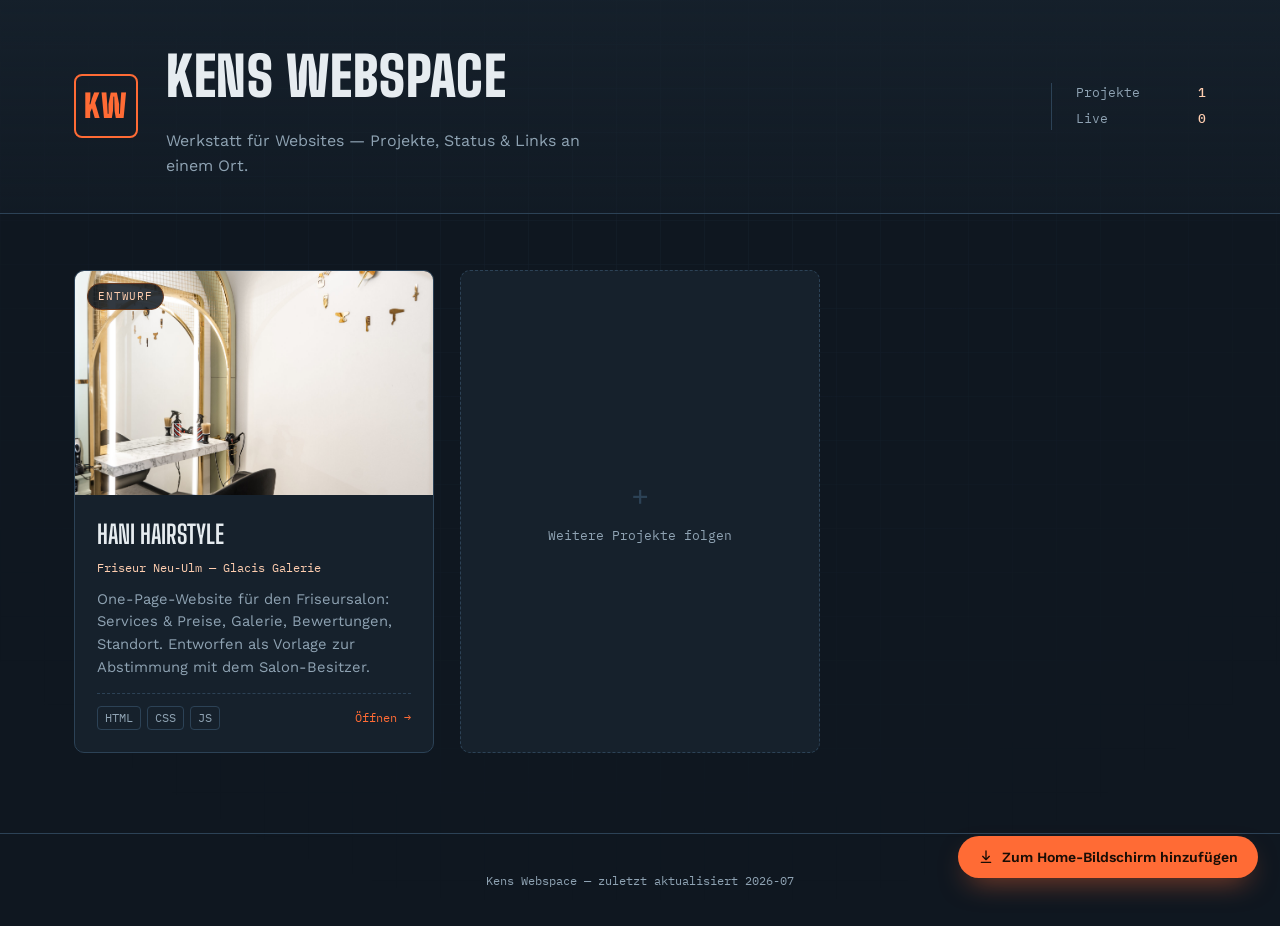
==== commit 34b6d03f: "Add Kens Webspace hub as installable PWA, move Hani Hairstyle under sites/ Restructures the repo so " ====
--- a/index.html
+++ b/index.html
@@ -2,420 +2,59 @@
 <html lang="de">
 <head>
 <meta charset="UTF-8">
-<meta name="viewport" content="width=device-width, initial-scale=1.0">
-<title>Hani Hairstyle Neu-Ulm | Friseur in der Glacis Galerie</title>
-<meta name="description" content="Hani Hairstyle in der Glacis Galerie Neu-Ulm: moderne Haarschnitte, Färben, Kosmetik & Pflege für Damen, Herren und Kinder. Termin online buchen oder anrufen.">
-<meta name="keywords" content="Friseur Neu-Ulm, Friseur Ulm, Hani Hairstyle, Glacis Galerie, Haarschnitt, Färben, Barbier">
-<link rel="canonical" href="https://hani-hairstyle.de/friseur-neu-ulm/">
+<meta name="viewport" content="width=device-width, initial-scale=1.0, viewport-fit=cover">
+<title>Kens Webspace</title>
+<meta name="description" content="Kens Webspace – die Werkstatt-Übersicht aller Websites, die Ken baut und betreut.">
+<meta name="theme-color" content="#0f1720">
 
-<meta property="og:type" content="business.business">
-<meta property="og:title" content="Hani Hairstyle Neu-Ulm | Friseur in der Glacis Galerie">
-<meta property="og:description" content="Moderne Haarschnitte, Färben, Kosmetik & Pflege – nur wenige Minuten von Ulm entfernt. Jetzt Termin vereinbaren.">
-<meta property="og:image" content="assets/img/hero-salon.jpg">
-<meta property="og:locale" content="de_DE">
-
-<link rel="icon" href="data:image/svg+xml,%3Csvg xmlns='http://www.w3.org/2000/svg' viewBox='0 0 100 100'%3E%3Ccircle cx='50' cy='50' r='48' fill='%23161311'/%3E%3Ctext x='50' y='68' font-size='58' text-anchor='middle' fill='%23c9a961' font-family='Georgia, serif'%3EH%3C/text%3E%3C/svg%3E">
+<!-- PWA -->
+<link rel="manifest" href="manifest.json">
+<link rel="icon" href="assets/icons/icon-192.png">
+<link rel="apple-touch-icon" href="assets/icons/apple-touch-icon.png">
+<meta name="apple-mobile-web-app-capable" content="yes">
+<meta name="apple-mobile-web-app-status-bar-style" content="black-translucent">
+<meta name="apple-mobile-web-app-title" content="Kens Webspace">
+<meta name="mobile-web-app-capable" content="yes">
 
 <link rel="preconnect" href="https://fonts.googleapis.com">
 <link rel="preconnect" href="https://fonts.gstatic.com" crossorigin>
-<link href="https://fonts.googleapis.com/css2?family=Playfair+Display:ital,wght@0,500;0,600;0,700;1,500&family=Jost:wght@300;400;500;600&display=swap" rel="stylesheet">
+<link href="https://fonts.googleapis.com/css2?family=Big+Shoulders+Display:wght@700;900&family=Work+Sans:wght@400;500;600&family=IBM+Plex+Mono:wght@400;500&display=swap" rel="stylesheet">
 
 <link rel="stylesheet" href="css/style.css">
-
-<script type="application/ld+json">
-{
-  "@context": "https://schema.org",
-  "@type": "HairSalon",
-  "name": "Hani Hairstyle Neu-Ulm",
-  "image": "assets/img/hero-salon.jpg",
-  "@id": "https://hani-hairstyle.de/friseur-neu-ulm/",
-  "url": "https://hani-hairstyle.de/friseur-neu-ulm/",
-  "telephone": "+4973139888866",
-  "email": "neu-ulm@hani-hairstyle.de",
-  "priceRange": "€€",
-  "address": {
-    "@type": "PostalAddress",
-    "streetAddress": "Bahnhofstraße 1/2 (Glacis Galerie, 1. OG)",
-    "addressLocality": "Neu-Ulm",
-    "postalCode": "89231",
-    "addressCountry": "DE"
-  },
-  "aggregateRating": {
-    "@type": "AggregateRating",
-    "ratingValue": "4.9",
-    "reviewCount": "28"
-  },
-  "sameAs": [
-    "https://www.instagram.com/hani.hairstyle.ulm/",
-    "https://www.facebook.com/profile.php?id=100083054313261",
-    "https://www.tiktok.com/@hani.hairstyle.ulm"
-  ]
-}
-</script>
 </head>
 <body>
 
-<a class="skip-link" href="#main">Zum Inhalt springen</a>
+<div class="grid-bg" aria-hidden="true"></div>
 
-<!-- ======= HEADER ======= -->
-<header class="site-header" id="siteHeader">
-  <div class="header-inner">
-    <a href="#home" class="brand">
-      <img src="assets/img/logo.png" alt="Hani Hairstyle Logo" class="brand-logo">
-      <span class="brand-text">Hani <em>Hairstyle</em></span>
-    </a>
-
-    <nav class="main-nav" id="mainNav">
-      <ul>
-        <li><a href="#ueber-uns">Über Uns</a></li>
-        <li class="has-dropdown">
-          <a href="#services">Services &amp; Preise</a>
-          <ul class="dropdown">
-            <li><a href="#tab-haarschnitte">Haarschnitte</a></li>
-            <li><a href="#tab-faerben">Färben</a></li>
-            <li><a href="#tab-kosmetik">Kosmetik &amp; Pflege</a></li>
-          </ul>
-        </li>
-        <li><a href="#galerie">Galerie</a></li>
-        <li><a href="#bewertungen">Bewertungen</a></li>
-        <li><a href="#standort">Standort</a></li>
-      </ul>
-    </nav>
-
-    <div class="header-actions">
-      <a href="tel:+4973139888866" class="phone-link">
-        <svg width="18" height="18" viewBox="0 0 24 24" fill="none" aria-hidden="true"><path d="M6.6 10.8c1.4 2.8 3.8 5.1 6.6 6.6l2.2-2.2c.3-.3.7-.4 1-.2 1.1.4 2.3.6 3.6.6.6 0 1 .4 1 1V20c0 .6-.4 1-1 1C10.6 21 3 13.4 3 4c0-.6.4-1 1-1h3.2c.6 0 1 .4 1 1 0 1.3.2 2.5.6 3.6.1.4 0 .8-.2 1L6.6 10.8z" stroke="currentColor" stroke-width="1.6"/></svg>
-        <span>0731 398 888 66</span>
-      </a>
-      <a href="https://www.sumupbookings.com/hani-hairstyle-neu-ulm" target="_blank" rel="noopener" class="btn btn-gold">Termin vereinbaren</a>
+<header class="titleblock">
+  <div class="titleblock-inner">
+    <div class="tb-mark">KW</div>
+    <div class="tb-main">
+      <h1>Kens Webspace</h1>
+      <p class="tb-sub">Werkstatt für Websites &mdash; Projekte, Status &amp; Links an einem Ort.</p>
     </div>
-
-    <button class="nav-toggle" id="navToggle" aria-label="Menü öffnen" aria-expanded="false">
-      <span></span><span></span><span></span>
-    </button>
+    <div class="tb-meta">
+      <span class="tb-meta-row"><span>Projekte</span><strong id="projectCount">&mdash;</strong></span>
+      <span class="tb-meta-row"><span>Live</span><strong id="liveCount">&mdash;</strong></span>
+    </div>
   </div>
 </header>
 
 <main id="main">
-
-  <!-- ======= HERO ======= -->
-  <section class="hero" id="home">
-    <div class="hero-media">
-      <img src="assets/img/hero-salon.jpg" alt="Innenansicht des Hani Hairstyle Salons in Neu-Ulm mit goldenem Spiegel" loading="eager">
-      <div class="hero-overlay"></div>
-    </div>
-    <div class="hero-content">
-      <p class="eyebrow reveal">Glacis Galerie · Neu-Ulm</p>
-      <h1 class="reveal">Dein Friseurmeister<br>in <span>Neu-Ulm</span></h1>
-      <p class="hero-lead reveal">Spezialisierter &amp; lizenzierter Friseurmeister mit langjähriger Erfahrung. Ein erstklassiges Kundenerlebnis von Anfang bis Ende &mdash; leidenschaftlich, erfahren und mit einem Lächeln.</p>
-      <p class="hero-sub reveal">Komm vorbei, lass Dich verwöhnen und genieße während Deines Besuchs ein kostenloses Getränk.</p>
-      <div class="hero-actions reveal">
-        <a href="https://www.sumupbookings.com/hani-hairstyle-neu-ulm" target="_blank" rel="noopener" class="btn btn-gold btn-lg">Termin vereinbaren</a>
-        <a href="tel:+4973139888866" class="btn btn-outline btn-lg">Jetzt anrufen</a>
-      </div>
-      <div class="hero-rating reveal">
-        <div class="stars" aria-hidden="true">★★★★★</div>
-        <span><strong>4,9</strong> / 5 &middot; 28 Google-Bewertungen</span>
-      </div>
-    </div>
-    <a href="#ueber-uns" class="scroll-cue" aria-label="Nach unten scrollen"><span></span></a>
+  <section class="board" aria-label="Projekte">
+    <div id="cardGrid" class="card-grid"><!-- Karten werden per JS aus projects.json gerendert --></div>
   </section>
-
-  <!-- ======= MARQUEE TICKER ======= -->
-  <section class="marquee" aria-hidden="true">
-    <div class="marquee-track">
-      <span>Friseurmeister &mdash; lizenziert &amp; spezialisiert</span><span class="dot">&#10022;</span>
-      <span>Damen &middot; Herren &middot; Kinder</span><span class="dot">&#10022;</span>
-      <span>4,9 &#9733; bei Google &mdash; 28 Bewertungen</span><span class="dot">&#10022;</span>
-      <span>Glacis Galerie &mdash; zentral in Neu-Ulm</span><span class="dot">&#10022;</span>
-      <span>Friseurmeister &mdash; lizenziert &amp; spezialisiert</span><span class="dot">&#10022;</span>
-      <span>Damen &middot; Herren &middot; Kinder</span><span class="dot">&#10022;</span>
-      <span>4,9 &#9733; bei Google &mdash; 28 Bewertungen</span><span class="dot">&#10022;</span>
-      <span>Glacis Galerie &mdash; zentral in Neu-Ulm</span><span class="dot">&#10022;</span>
-    </div>
-  </section>
-
-  <!-- ======= ÜBER UNS ======= -->
-  <section class="section about" id="ueber-uns">
-    <div class="section-inner about-grid">
-      <div class="about-media reveal">
-        <img src="assets/img/gallery-glaetten.jpg" alt="Stylist bei der Haarpflege im Hani Hairstyle Salon" loading="lazy">
-        <div class="about-media-badge">
-          <span class="badge-num">4,9</span>
-          <span class="badge-label">Google<br>Bewertung</span>
-        </div>
-      </div>
-      <div class="about-text">
-        <span class="section-watermark" aria-hidden="true">H</span>
-        <p class="eyebrow reveal"><span class="eyebrow-num">01</span>Über Uns</p>
-        <h2 class="reveal">Unsere Werte &amp; Philosophie</h2>
-        <p class="reveal">Ein Ort zum Wohlfühlen &mdash; für Euch und für uns. Denn Schönheit fängt beim Wohlfühlen an. Unser Salon strahlt vor Freude, guter Laune und Schönheit. In unserem Salon erlebst Du eine Auszeit vom Alltag. Bei unseren Dienstleistungen und Produkten setzen wir auf Qualität.</p>
-        <p class="reveal">Du und Deine individuelle Schönheit stehen bei uns im Mittelpunkt. Wir nehmen uns die Zeit, in Ruhe zu arbeiten und in entspannter Atmosphäre Deine Wünsche wahr werden zu lassen.</p>
-        <p class="reveal">Unser Handwerk ist unsere größte Leidenschaft &mdash; genau deshalb freuen wir uns auf Dich, Deine Wünsche und die gemeinsame Zeit!</p>
-        <div class="hero-actions reveal">
-          <a href="https://www.sumupbookings.com/hani-hairstyle-neu-ulm" target="_blank" rel="noopener" class="btn btn-gold">Termin vereinbaren</a>
-          <a href="tel:+4973139888866" class="btn btn-ghost">Jetzt anrufen</a>
-        </div>
-      </div>
-    </div>
-  </section>
-
-  <!-- ======= SERVICES ======= -->
-  <section class="section services" id="services">
-    <div class="section-inner">
-      <p class="eyebrow center reveal"><span class="eyebrow-num">02</span>Services</p>
-      <h2 class="center reveal">Unsere Dienstleistungen</h2>
-
-      <div class="tabs reveal">
-        <div class="tab-buttons" role="tablist">
-          <button class="tab-btn active" data-tab="tab-haarschnitte" role="tab" aria-selected="true">Haarschnitte</button>
-          <button class="tab-btn" data-tab="tab-faerben" role="tab" aria-selected="false">Färben</button>
-          <button class="tab-btn" data-tab="tab-kosmetik" role="tab" aria-selected="false">Kosmetik &amp; Pflege</button>
-        </div>
-
-        <!-- HAARSCHNITTE -->
-        <div class="tab-panel active" id="tab-haarschnitte" role="tabpanel">
-          <p class="tab-intro">Wir von Hani Hairstyle sind auf Haarschnitte für Damen, Herren und Kinder jeden Alters spezialisiert. Unsere Stylisten kennen die neuesten Trends, die Dein Gesicht und Deinen Lifestyle perfekt umrahmen.</p>
-          <div class="price-grid">
-            <div class="price-card">
-              <h3>Damen</h3>
-              <ul class="price-list">
-                <li><span>Waschen, Schneiden</span><span class="dots"></span><span class="price">34&nbsp;€</span></li>
-                <li><span>Waschen, Föhnen</span><span class="dots"></span><span class="price">24&nbsp;€</span></li>
-                <li><span>Waschen, Schneiden, Föhnen</span><span class="dots"></span><span class="price">42&nbsp;€</span></li>
-              </ul>
-            </div>
-            <div class="price-card">
-              <h3>Herren</h3>
-              <ul class="price-list">
-                <li><span>Trocken Schneiden</span><span class="dots"></span><span class="price">19&nbsp;€</span></li>
-                <li><span>Waschen, Schneiden</span><span class="dots"></span><span class="price">24&nbsp;€</span></li>
-                <li><span>Waschen, Schneiden, Stylen</span><span class="dots"></span><span class="price">27&nbsp;€</span></li>
-                <li><span>Maschinenhaarschnitt</span><span class="dots"></span><span class="price">16&nbsp;€</span></li>
-                <li><span>Vollbart schneiden</span><span class="dots"></span><span class="price">12&nbsp;€</span></li>
-                <li><span>Bartkonturen</span><span class="dots"></span><span class="price">7&nbsp;€</span></li>
-              </ul>
-            </div>
-            <div class="price-card">
-              <h3>Kinder</h3>
-              <ul class="price-list">
-                <li><span>Bis 7 Jahre</span><span class="dots"></span><span class="price">12&nbsp;€</span></li>
-                <li><span>Bis 10 Jahre</span><span class="dots"></span><span class="price">15&nbsp;€</span></li>
-              </ul>
-            </div>
-          </div>
-        </div>
-
-        <!-- FÄRBEN -->
-        <div class="tab-panel" id="tab-faerben" role="tabpanel">
-          <p class="tab-intro">Vervollständige Deine Verwandlung mit den neuesten Haarfärbetrends. Bei unseren Farbservices steht der Zustand Deines Haares neben einer dauerhaften, brillanten Farbe an erster Stelle.</p>
-          <div class="price-grid">
-            <div class="price-card">
-              <h3>Allgemein</h3>
-              <ul class="price-list">
-                <li><span>Ansatzfarbe</span><span class="dots"></span><span class="price">39&nbsp;€</span></li>
-                <li><span>Komplett- &amp; Neufärbung</span><span class="dots"></span><span class="price">66&nbsp;€</span></li>
-                <li><span>Intensivtönung (Ansatz)</span><span class="dots"></span><span class="price">35&nbsp;€</span></li>
-                <li><span>Blondieren (Ansatz)</span><span class="dots"></span><span class="price">69&nbsp;€</span></li>
-              </ul>
-            </div>
-            <div class="price-card">
-              <h3>Strähnen</h3>
-              <ul class="price-list">
-                <li><span>Oberkopf</span><span class="dots"></span><span class="price">69&nbsp;€</span></li>
-                <li><span>Ganzer Kopf</span><span class="dots"></span><span class="price">99&nbsp;€</span></li>
-                <li><span>Einzelfolie</span><span class="dots"></span><span class="price">5&nbsp;€ / Folie</span></li>
-                <li><span>Highlights / Kammsträhnen</span><span class="dots"></span><span class="price">28&nbsp;€</span></li>
-              </ul>
-            </div>
-            <div class="price-card">
-              <h3>Dauerwelle</h3>
-              <ul class="price-list">
-                <li><span>Oberkopf</span><span class="dots"></span><span class="price">58&nbsp;€</span></li>
-                <li><span>Ganzer Kopf</span><span class="dots"></span><span class="price">78&nbsp;€</span></li>
-              </ul>
-            </div>
-          </div>
-        </div>
-
-        <!-- KOSMETIK -->
-        <div class="tab-panel" id="tab-kosmetik" role="tabpanel">
-          <p class="tab-intro">Von der Kosmetik bis zur Pflege verwöhnen wir Dich gerne &mdash; wir freuen uns auf Deinen Besuch!</p>
-          <div class="price-grid price-grid-2">
-            <div class="price-card">
-              <h3>Kosmetik</h3>
-              <ul class="price-list">
-                <li><span>Augenbrauen färben</span><span class="dots"></span><span class="price">10&nbsp;€</span></li>
-                <li><span>Wimpern färben</span><span class="dots"></span><span class="price">12&nbsp;€</span></li>
-                <li><span>Augenbrauen zupfen</span><span class="dots"></span><span class="price">8&nbsp;€</span></li>
-                <li><span>Augenbrauen- / Gesicht zupfen</span><span class="dots"></span><span class="price">13&nbsp;€</span></li>
-              </ul>
-            </div>
-            <div class="price-card">
-              <h3>Pflege</h3>
-              <ul class="price-list">
-                <li><span>SP Emulsion</span><span class="dots"></span><span class="price">8&nbsp;€</span></li>
-                <li><span>Haarkur</span><span class="dots"></span><span class="price">10&nbsp;€</span></li>
-              </ul>
-            </div>
-          </div>
-        </div>
-      </div>
-    </div>
-  </section>
-
-  <!-- ======= CTA BANNER ======= -->
-  <section class="cta-banner">
-    <div class="cta-inner reveal">
-      <h2>Dein perfekter Look<br>beginnt hier</h2>
-      <p>Vereinbare jetzt Deinen Termin bei Hani Hairstyle und erlebe erstklassigen Service, individuelle Beratung und ein Ergebnis, das perfekt zu Dir passt.</p>
-      <div class="hero-actions">
-        <a href="https://www.sumupbookings.com/hani-hairstyle-neu-ulm" target="_blank" rel="noopener" class="btn btn-gold btn-lg">Termin vereinbaren</a>
-        <a href="tel:+4973139888866" class="btn btn-outline-light btn-lg">Jetzt anrufen</a>
-      </div>
-    </div>
-  </section>
-
-  <!-- ======= GALERIE ======= -->
-  <section class="section gallery" id="galerie">
-    <div class="section-inner">
-      <p class="eyebrow center reveal"><span class="eyebrow-num">03</span>Einblicke</p>
-      <h2 class="center reveal">Unser Studio &amp; unsere Arbeit</h2>
-      <div class="gallery-grid reveal">
-        <a class="gallery-item span-2" href="assets/img/gallery-styling.jpg" data-lightbox>
-          <img src="assets/img/gallery-styling.jpg" alt="Föhnen und Styling im Salon" loading="lazy">
-          <span class="gallery-caption">Styling</span>
-        </a>
-        <a class="gallery-item" href="assets/img/gallery-herren.jpg" data-lightbox>
-          <img src="assets/img/gallery-herren.jpg" alt="Herrenhaarschnitt im modernen Studio" loading="lazy">
-          <span class="gallery-caption">Herrenschnitt</span>
-        </a>
-        <a class="gallery-item" href="assets/img/gallery-barbier.jpg" data-lightbox>
-          <img src="assets/img/gallery-barbier.jpg" alt="Barbier-Arbeit mit Kamm und Maschine" loading="lazy">
-          <span class="gallery-caption">Barbier</span>
-        </a>
-        <a class="gallery-item" href="assets/img/gallery-glaetten.jpg" data-lightbox>
-          <img src="assets/img/gallery-glaetten.jpg" alt="Glätten langer Haare" loading="lazy">
-          <span class="gallery-caption">Glätten</span>
-        </a>
-        <a class="gallery-item" href="assets/img/gallery-farbberatung.jpg" data-lightbox>
-          <img src="assets/img/gallery-farbberatung.jpg" alt="Farbberatung mit Farbfächer" loading="lazy">
-          <span class="gallery-caption">Farbberatung</span>
-        </a>
-        <a class="gallery-item" href="assets/img/gallery-styling-2.jpg" data-lightbox>
-          <img src="assets/img/gallery-styling-2.jpg" alt="Stylist bei der Arbeit vor dem Spiegel" loading="lazy">
-          <span class="gallery-caption">Finish</span>
-        </a>
-      </div>
-
-      <div class="social-row reveal">
-        <span>Folge uns für mehr:</span>
-        <a href="https://www.instagram.com/hani.hairstyle.ulm/" target="_blank" rel="noopener" class="social-pill">
-          <svg width="18" height="18" viewBox="0 0 24 24" fill="none" aria-hidden="true"><rect x="3" y="3" width="18" height="18" rx="5" stroke="currentColor" stroke-width="1.6"/><circle cx="12" cy="12" r="4" stroke="currentColor" stroke-width="1.6"/><circle cx="17.2" cy="6.8" r="1.1" fill="currentColor"/></svg>
-          Instagram
-        </a>
-        <a href="https://www.tiktok.com/@hani.hairstyle.ulm" target="_blank" rel="noopener" class="social-pill">
-          <svg width="18" height="18" viewBox="0 0 24 24" fill="none" aria-hidden="true"><path d="M14 3v10.6a3.4 3.4 0 1 1-2.6-3.3M14 3c.3 2 1.8 3.6 4 3.9" stroke="currentColor" stroke-width="1.6" stroke-linecap="round"/></svg>
-          TikTok
-        </a>
-        <a href="https://www.facebook.com/profile.php?id=100083054313261" target="_blank" rel="noopener" class="social-pill">
-          <svg width="18" height="18" viewBox="0 0 24 24" fill="none" aria-hidden="true"><path d="M14 21v-7h2.4l.4-3H14V9c0-.9.2-1.5 1.5-1.5H17V5c-.3 0-1.3-.1-2.4-.1-2.4 0-4.1 1.5-4.1 4.2V11H8v3h2.5v7H14z" fill="currentColor"/></svg>
-          Facebook
-        </a>
-      </div>
-    </div>
-  </section>
-
-  <!-- ======= BEWERTUNGEN ======= -->
-  <section class="section reviews" id="bewertungen">
-    <div class="section-inner reviews-inner reveal">
-      <span class="quote-mark" aria-hidden="true">&#8220;</span>
-      <p class="eyebrow center"><span class="eyebrow-num">04</span>Bewertungen</p>
-      <h2 class="center">Wir freuen uns über Deine Bewertung</h2>
-      <div class="review-score">
-        <span class="score-num">4,9</span>
-        <div class="score-stars" aria-hidden="true">★★★★★</div>
-        <span class="score-label">Top bewertet bei Google &middot; 28 Bewertungen</span>
-      </div>
-      <a href="https://g.page/r/Cb3ATB-VWwLAEBM/review" target="_blank" rel="noopener" class="btn btn-ghost">Alle Bewertungen auf Google ansehen</a>
-    </div>
-  </section>
-
-  <!-- ======= STANDORT / KONTAKT ======= -->
-  <section class="section location" id="standort">
-    <div class="section-inner location-grid">
-      <div class="location-text reveal">
-        <p class="eyebrow"><span class="eyebrow-num">05</span>Standort</p>
-        <h2>Hier findest Du unser<br>Studio in Neu-Ulm</h2>
-        <address>
-          Glacis Galerie (1.&nbsp;OG)<br>
-          Bahnhofstraße 1/2<br>
-          89231 Neu-Ulm
-        </address>
-
-        <ul class="contact-list">
-          <li>
-            <span class="contact-label">Telefon</span>
-            <a href="tel:+4973139888866">0731 398 888 66</a>
-          </li>
-          <li>
-            <span class="contact-label">E-Mail Adresse</span>
-            <a href="mailto:neu-ulm@hani-hairstyle.de">neu-ulm@hani-hairstyle.de</a>
-          </li>
-        </ul>
-
-        <div class="social-row">
-          <span>Social Media:</span>
-          <a href="https://www.instagram.com/hani.hairstyle.ulm/" target="_blank" rel="noopener" aria-label="Instagram" class="social-pill">Instagram</a>
-          <a href="https://www.facebook.com/profile.php?id=100083054313261" target="_blank" rel="noopener" aria-label="Facebook" class="social-pill">Facebook</a>
-          <a href="https://www.tiktok.com/@hani.hairstyle.ulm" target="_blank" rel="noopener" aria-label="TikTok" class="social-pill">TikTok</a>
-        </div>
-
-        <div class="hero-actions">
-          <a href="https://www.sumupbookings.com/hani-hairstyle-neu-ulm" target="_blank" rel="noopener" class="btn btn-gold">Termin vereinbaren</a>
-          <a href="tel:+4973139888866" class="btn btn-ghost">Jetzt anrufen</a>
-        </div>
-      </div>
-
-      <div class="location-map reveal">
-        <iframe
-          title="Standort Hani Hairstyle Neu-Ulm auf Google Maps"
-          src="https://www.google.com/maps?q=Glacis+Galerie+Bahnhofstra%C3%9Fe+1%2F2+89231+Neu-Ulm&output=embed"
-          loading="lazy"
-          referrerpolicy="no-referrer-when-downgrade">
-        </iframe>
-      </div>
-    </div>
-  </section>
-
 </main>
 
-<!-- ======= FOOTER ======= -->
 <footer class="site-footer">
-  <div class="footer-inner">
-    <a href="#home" class="brand footer-brand">
-      <img src="assets/img/logo.png" alt="Hani Hairstyle Logo" class="brand-logo">
-      <span class="brand-text">Hani <em>Hairstyle</em></span>
-    </a>
-    <nav class="footer-nav" aria-label="Rechtliches">
-      <a href="https://hani-hairstyle.de/impressum/" target="_blank" rel="noopener">Impressum</a>
-      <a href="https://hani-hairstyle.de/datenschutzerklaerung/" target="_blank" rel="noopener">Datenschutz</a>
-    </nav>
-    <p class="footer-copy">Copyright &copy; 2026 Hani Hairstyle. Alle Rechte vorbehalten.</p>
-  </div>
+  <p>Kens Webspace &mdash; zuletzt aktualisiert <span id="lastUpdated">&mdash;</span></p>
 </footer>
 
-<a href="tel:+4973139888866" class="fab" aria-label="Anrufen">
-  <svg width="24" height="24" viewBox="0 0 24 24" fill="none" aria-hidden="true"><path d="M6.6 10.8c1.4 2.8 3.8 5.1 6.6 6.6l2.2-2.2c.3-.3.7-.4 1-.2 1.1.4 2.3.6 3.6.6.6 0 1 .4 1 1V20c0 .6-.4 1-1 1C10.6 21 3 13.4 3 4c0-.6.4-1 1-1h3.2c.6 0 1 .4 1 1 0 1.3.2 2.5.6 3.6.1.4 0 .8-.2 1L6.6 10.8z" fill="currentColor"/></svg>
-</a>
+<button id="installBtn" class="install-btn" hidden>
+  <svg width="16" height="16" viewBox="0 0 24 24" fill="none" aria-hidden="true"><path d="M12 3v13m0 0 5-5m-5 5-5-5M5 20h14" stroke="currentColor" stroke-width="2" stroke-linecap="round" stroke-linejoin="round"/></svg>
+  <span>Zum Home-Bildschirm hinzufügen</span>
+</button>
 
-<div class="cursor-dot" id="cursorDot" aria-hidden="true"></div>
-
-<div class="lightbox" id="lightbox">
-  <button class="lightbox-close" id="lightboxClose" aria-label="Schließen">&times;</button>
-  <img src="" alt="" id="lightboxImg">
-</div>
-
-<script src="js/script.js"></script>
+<script src="js/app.js"></script>
 </body>
 </html>
--- a/css/style.css
+++ b/css/style.css
@@ -1,425 +1,151 @@
 /* ==========================================================================
-   Hani Hairstyle – Neu-Ulm | Optimiertes One-Page Konzept
+   Kens Webspace — Werkstatt-Übersicht (dunkles Blueprint-Thema, bewusst)
    ========================================================================== */
 
 :root {
-  --black: #14110f;
-  --black-soft: #1d1a17;
-  --cream: #faf6ef;
-  --cream-dim: #f2ebdd;
-  --gold: #c9a961;
-  --gold-light: #e4cd8f;
-  --gold-dark: #a5813f;
-  --sage: #9caf94;
-  --text: #2a2521;
-  --text-muted: #6b6459;
-  --radius: 14px;
-  --shadow: 0 20px 50px -20px rgba(20, 17, 15, 0.35);
-  --ff-heading: "Playfair Display", Georgia, serif;
-  --ff-body: "Jost", "Segoe UI", sans-serif;
+  --ink: #0f1720;
+  --panel: #16212c;
+  --panel-hover: #1b2935;
+  --line: #2c4256;
+  --line-soft: rgba(44, 66, 86, .55);
+  --accent: #ff6b35;
+  --accent-soft: #ffceb0;
+  --text: #e6ecf0;
+  --text-muted: #8fa3b3;
+  --mono: "IBM Plex Mono", ui-monospace, monospace;
+  --display: "Big Shoulders Display", "Arial Narrow", sans-serif;
+  --body-font: "Work Sans", "Segoe UI", sans-serif;
+  --radius: 10px;
 }
 
 * { box-sizing: border-box; }
-html { scroll-behavior: smooth; }
-
-@media (hover: hover) and (pointer: fine) {
-  body.has-fine-pointer { cursor: none; }
-  body.has-fine-pointer a,
-  body.has-fine-pointer button { cursor: none; }
-}
 
 body {
   margin: 0;
-  font-family: var(--ff-body);
+  min-height: 100svh;
+  background: var(--ink);
   color: var(--text);
-  background: var(--cream);
-  line-height: 1.6;
+  font-family: var(--body-font);
+  line-height: 1.55;
   -webkit-font-smoothing: antialiased;
 }
 
-img { max-width: 100%; display: block; }
+a { color: inherit; }
 
-h1, h2, h3 { font-family: var(--ff-heading); color: var(--black); margin: 0 0 .5em; font-weight: 600; }
-h1 { font-size: clamp(2.4rem, 5vw, 4.2rem); line-height: 1.08; }
-h2 { font-size: clamp(1.9rem, 3.4vw, 2.8rem); line-height: 1.15; }
-h3 { font-size: 1.25rem; }
-p { margin: 0 0 1em; color: var(--text-muted); }
-a { color: inherit; text-decoration: none; }
-
-.skip-link {
-  position: absolute; left: -999px; top: 0; background: var(--gold); color: var(--black);
-  padding: 10px 16px; z-index: 999; border-radius: 0 0 8px 0;
-}
-.skip-link:focus { left: 0; }
-
-.section { padding: clamp(60px, 9vw, 120px) 0; }
-.section-inner { max-width: 1180px; margin: 0 auto; padding: 0 24px; }
-.eyebrow {
-  text-transform: uppercase; letter-spacing: .28em; font-size: .78rem;
-  color: var(--gold-dark); font-weight: 600; margin: 0 0 .8em;
-  display: flex; align-items: center; gap: 14px;
-}
-.eyebrow.center { justify-content: center; }
-.center { text-align: center; margin-left: auto; margin-right: auto; }
-.center.eyebrow { display: flex; }
-.eyebrow-num {
-  font-family: var(--ff-heading); font-style: italic; font-size: 1rem;
-  color: var(--gold); letter-spacing: 0; position: relative; padding-right: 14px;
-}
-.eyebrow-num::after {
-  content: ""; position: absolute; right: 0; top: 50%; transform: translateY(-50%);
-  width: 1px; height: 16px; background: currentColor; opacity: .5;
+/* Blueprint graph-paper backdrop */
+.grid-bg {
+  position: fixed; inset: 0; z-index: 0; pointer-events: none;
+  background-image:
+    linear-gradient(var(--line-soft) 1px, transparent 1px),
+    linear-gradient(90deg, var(--line-soft) 1px, transparent 1px);
+  background-size: 44px 44px;
+  opacity: .35;
+  mask-image: radial-gradient(circle at 50% 0%, rgba(0,0,0,.9), transparent 85%);
 }
 
-/* Buttons */
-.btn {
-  position: relative; display: inline-flex; align-items: center; justify-content: center; gap: 8px;
-  padding: 13px 28px; border-radius: 999px; font-weight: 500; font-size: .95rem;
-  letter-spacing: .03em;
-  border: 1px solid transparent; cursor: pointer; transition: color .35s ease, border-color .35s ease, transform .25s ease, box-shadow .25s ease;
-  white-space: nowrap; overflow: hidden; isolation: isolate;
+/* ===== Title block (drafting-table header) ===== */
+.titleblock {
+  position: relative; z-index: 1;
+  border-bottom: 1px solid var(--line);
+  background: linear-gradient(180deg, rgba(22,33,44,.9), rgba(22,33,44,.4));
 }
-.btn::before {
-  content: ""; position: absolute; inset: 0; z-index: -1;
-  transform: translateX(-102%); transition: transform .45s cubic-bezier(.65,0,.35,1);
+.titleblock-inner {
+  max-width: 1180px; margin: 0 auto; padding: 34px 24px;
+  display: grid; grid-template-columns: auto 1fr auto; gap: 28px; align-items: center;
 }
-.btn:hover::before { transform: translateX(0); }
-.btn-lg { padding: 16px 34px; font-size: 1rem; }
+.tb-mark {
+  font-family: var(--display); font-weight: 900; font-size: 2rem; letter-spacing: .02em;
+  width: 64px; height: 64px; border: 2px solid var(--accent); border-radius: 8px;
+  display: flex; align-items: center; justify-content: center; color: var(--accent);
+  flex-shrink: 0;
+}
+.tb-main h1 {
+  font-family: var(--display); font-weight: 900; font-size: clamp(2.2rem, 5vw, 3.4rem);
+  letter-spacing: .01em; margin: 0 0 .2em; text-transform: uppercase; text-wrap: balance;
+}
+.tb-sub { margin: 0; color: var(--text-muted); font-size: 1rem; max-width: 46ch; }
+.tb-meta {
+  display: flex; flex-direction: column; gap: 6px; font-family: var(--mono); font-size: .82rem;
+  color: var(--text-muted); border-left: 1px solid var(--line); padding-left: 24px;
+}
+.tb-meta-row { display: flex; justify-content: space-between; gap: 16px; min-width: 130px; }
+.tb-meta-row strong { color: var(--accent-soft); font-weight: 500; font-variant-numeric: tabular-nums; }
 
-.btn-gold {
-  background: linear-gradient(135deg, var(--gold-light), var(--gold) 60%, var(--gold-dark));
-  color: var(--black); box-shadow: 0 10px 24px -10px rgba(169, 132, 63, .6);
-}
-.btn-gold::before { background: var(--black); }
-.btn-gold:hover { color: var(--gold-light); transform: translateY(-2px); box-shadow: 0 14px 30px -10px rgba(169, 132, 63, .8); }
+/* ===== Board / card grid ===== */
+.board { position: relative; z-index: 1; max-width: 1180px; margin: 0 auto; padding: 56px 24px 80px; }
 
-.btn-outline { border-color: rgba(255,255,255,.55); color: #fff; }
-.btn-outline::before { background: #fff; }
-.btn-outline:hover { color: var(--black); }
-
-.btn-outline-light { border-color: rgba(255,255,255,.5); color: #fff; }
-.btn-outline-light::before { background: var(--gold); }
-.btn-outline-light:hover { color: var(--black); border-color: var(--gold); }
-
-.btn-ghost { border-color: var(--gold-dark); color: var(--black); }
-.btn-ghost::before { background: var(--gold); }
-.btn-ghost:hover { color: var(--black); border-color: var(--gold); }
-
-/* ========== HEADER ========== */
-.site-header {
-  position: fixed; top: 0; left: 0; right: 0; z-index: 500;
-  background: transparent;
-  transition: background .3s ease, box-shadow .3s ease, padding .3s ease;
-  padding: 18px 0;
-}
-.site-header.scrolled {
-  background: rgba(20, 17, 15, .92);
-  backdrop-filter: blur(10px);
-  box-shadow: 0 10px 30px -15px rgba(0,0,0,.5);
-  padding: 10px 0;
-}
-.header-inner {
-  max-width: 1280px; margin: 0 auto; padding: 0 24px;
-  display: flex; align-items: center; justify-content: space-between; gap: 24px;
-}
-.brand { display: flex; align-items: center; gap: 10px; flex-shrink: 0; }
-.brand-logo { height: 40px; width: auto; }
-.brand-text { font-family: var(--ff-heading); font-size: 1.3rem; color: #fff; letter-spacing: .01em; }
-.brand-text em { color: var(--gold-light); font-style: normal; }
-
-.main-nav ul { list-style: none; display: flex; gap: 32px; margin: 0; padding: 0; }
-.main-nav > ul > li { position: relative; }
-.main-nav a { color: #f1ece1; font-size: .95rem; font-weight: 400; position: relative; padding: 6px 0; }
-.main-nav > ul > li > a::after {
-  content: ""; position: absolute; left: 0; bottom: 0; width: 0; height: 1px;
-  background: var(--gold); transition: width .25s ease;
-}
-.main-nav > ul > li > a:hover::after { width: 100%; }
-
-.has-dropdown .dropdown {
-  position: absolute; top: 100%; left: -16px; min-width: 200px;
-  background: var(--black-soft); border: 1px solid rgba(201,169,97,.25);
-  border-radius: 10px; padding: 8px; list-style: none;
-  opacity: 0; visibility: hidden; transform: translateY(8px);
-  transition: all .2s ease; box-shadow: var(--shadow);
-}
-.has-dropdown:hover .dropdown, .has-dropdown:focus-within .dropdown {
-  opacity: 1; visibility: visible; transform: translateY(4px);
-}
-.dropdown li a { display: block; padding: 9px 14px; border-radius: 6px; font-size: .9rem; }
-.dropdown li a:hover { background: rgba(201,169,97,.15); color: var(--gold-light); }
-
-.header-actions { display: flex; align-items: center; gap: 20px; flex-shrink: 0; }
-.phone-link { display: flex; align-items: center; gap: 7px; color: #f1ece1; font-size: .92rem; }
-.phone-link:hover { color: var(--gold-light); }
-
-.nav-toggle {
-  display: none; flex-direction: column; justify-content: center; gap: 5px;
-  width: 40px; height: 40px; min-width: 40px; flex-shrink: 0;
-  background: none; border: none; cursor: pointer; z-index: 60; padding: 0;
-}
-.nav-toggle span { display: block; height: 2px; width: 100%; background: #fff; transition: all .3s ease; }
-
-/* ========== HERO ========== */
-.hero {
-  position: relative; min-height: 100svh; display: flex; align-items: center;
-  overflow: hidden; color: #fff;
-}
-.hero-media { position: absolute; inset: 0; }
-.hero-media img { width: 100%; height: 100%; object-fit: cover; object-position: 30% center; }
-.hero-overlay {
-  position: absolute; inset: 0;
-  background: linear-gradient(100deg, rgba(15,12,10,.92) 15%, rgba(15,12,10,.72) 45%, rgba(15,12,10,.35) 80%);
-}
-.hero-content { position: relative; z-index: 2; max-width: 1280px; margin: 0 auto; padding: 140px 24px 80px; width: 100%; }
-.hero-content h1 { color: #fff; max-width: 720px; }
-.hero-content h1 span { color: var(--gold-light); font-style: italic; }
-.hero-lead { color: #f1ece1; max-width: 560px; font-size: 1.08rem; }
-.hero-sub { color: #cfc7b7; max-width: 520px; font-size: .96rem; }
-.hero-actions { display: flex; flex-wrap: wrap; gap: 16px; margin: 28px 0; }
-.hero-rating { display: flex; align-items: center; gap: 12px; color: #e9e2d2; font-size: .92rem; }
-.hero-rating .stars { color: var(--gold); letter-spacing: 2px; }
-
-.scroll-cue {
-  position: absolute; bottom: 28px; left: 50%; transform: translateX(-50%);
-  width: 26px; height: 42px; border: 2px solid rgba(255,255,255,.5); border-radius: 20px;
-  z-index: 2;
-}
-.scroll-cue span {
-  position: absolute; top: 7px; left: 50%; transform: translateX(-50%);
-  width: 4px; height: 8px; border-radius: 2px; background: var(--gold-light);
-  animation: scrollcue 1.6s infinite;
-}
-@keyframes scrollcue { 0% { opacity: 1; top: 7px; } 70% { opacity: 0; top: 20px; } 100% { opacity: 0; top: 7px; } }
-
-/* ========== MARQUEE TICKER ========== */
-.marquee {
-  background: var(--black); overflow: hidden; padding: 20px 0;
-  border-top: 1px solid rgba(201,169,97,.25); border-bottom: 1px solid rgba(201,169,97,.25);
-}
-.marquee-track {
-  display: flex; align-items: center; gap: 28px; width: max-content;
-  animation: marquee 32s linear infinite;
-  font-family: var(--ff-heading); font-style: italic; font-size: 1.05rem;
-  color: var(--gold-light); white-space: nowrap;
-}
-.marquee-track .dot { color: var(--gold-dark); font-size: .7rem; font-style: normal; }
-.marquee:hover .marquee-track { animation-play-state: paused; }
-@keyframes marquee { from { transform: translateX(0); } to { transform: translateX(-50%); } }
-@media (prefers-reduced-motion: reduce) { .marquee-track { animation: none; } }
-
-/* ========== ABOUT ========== */
-.about-grid { display: grid; grid-template-columns: .85fr 1fr; gap: 64px; align-items: center; }
-.about-text { position: relative; }
-.section-watermark {
-  position: absolute; top: -60px; right: -10px; font-family: var(--ff-heading);
-  font-size: 13rem; color: var(--gold); opacity: .06; line-height: 1; pointer-events: none;
-  z-index: 0; user-select: none;
-}
-.about-text > * { position: relative; z-index: 1; }
-.about-media { position: relative; }
-.about-media img { border-radius: var(--radius); box-shadow: var(--shadow); width: 100%; aspect-ratio: 4/5; object-fit: cover; }
-.about-media-badge {
-  position: absolute; bottom: -22px; right: -22px; background: var(--black);
-  color: #fff; border-radius: 50%; width: 108px; height: 108px;
-  display: flex; flex-direction: column; align-items: center; justify-content: center;
-  border: 3px solid var(--gold); text-align: center; box-shadow: var(--shadow);
-}
-.badge-num { font-family: var(--ff-heading); font-size: 1.7rem; color: var(--gold-light); line-height: 1; }
-.badge-label { font-size: .62rem; letter-spacing: .06em; color: #d8d2c4; margin-top: 4px; }
-
-/* ========== SERVICES / TABS ========== */
-.tabs { margin-top: 40px; }
-.tab-buttons { display: flex; justify-content: center; gap: 10px; flex-wrap: wrap; margin-bottom: 36px; }
-.tab-btn {
-  padding: 12px 26px; border-radius: 999px; border: 1px solid var(--gold-dark);
-  background: transparent; color: var(--text); font-family: var(--ff-body); font-size: .95rem;
-  cursor: pointer; transition: all .25s ease;
-}
-.tab-btn.active, .tab-btn:hover { background: var(--gold); border-color: var(--gold); color: var(--black); }
-.tab-panel { display: none; animation: fadein .4s ease; }
-.tab-panel.active { display: block; }
-@keyframes fadein { from { opacity: 0; transform: translateY(8px); } to { opacity: 1; transform: translateY(0); } }
-.tab-intro { max-width: 700px; margin: 0 auto 34px; text-align: center; }
-
-.price-grid { display: grid; grid-template-columns: repeat(3, 1fr); gap: 48px; }
-.price-grid-2 { grid-template-columns: repeat(2, 1fr); max-width: 780px; margin: 0 auto; }
-.price-card { position: relative; padding-top: 22px; }
-.price-card::before {
-  content: ""; position: absolute; top: 0; left: 0; width: 46px; height: 3px; background: var(--gold);
-}
-.price-card h3 {
-  font-style: italic; margin-bottom: 22px; display: flex; align-items: baseline; gap: 10px;
-}
-.price-card h3::after { content: ""; flex: 1; height: 1px; background: rgba(169,132,63,.3); }
-.price-list { list-style: none; margin: 0; padding: 0; }
-.price-list li { display: flex; align-items: baseline; gap: 6px; padding: 11px 0; font-size: .96rem; border-bottom: 1px solid rgba(20,17,15,.07); }
-.price-list li:last-child { border-bottom: none; }
-.price-list .dots { flex: 1; border-bottom: 1px dotted rgba(20,17,15,.25); margin: 0 4px 4px; }
-.price-list .price { font-family: var(--ff-heading); font-style: italic; color: var(--gold-dark); font-weight: 600; white-space: nowrap; }
-
-/* ========== CTA BANNER ========== */
-.cta-banner {
-  background: linear-gradient(135deg, var(--black) 0%, #241d16 100%);
-  padding: clamp(70px, 10vw, 110px) 24px; text-align: center; position: relative; overflow: hidden;
-}
-.cta-banner::before {
-  content: ""; position: absolute; inset: 0;
-  background: radial-gradient(circle at 20% 20%, rgba(201,169,97,.15), transparent 55%);
-}
-.cta-inner { position: relative; max-width: 720px; margin: 0 auto; }
-.cta-inner h2 { color: #fff; }
-.cta-inner p { color: #cfc7b7; font-size: 1.05rem; }
-.cta-inner .hero-actions { justify-content: center; }
-
-/* ========== GALLERY ========== */
-.gallery-grid {
-  display: grid; grid-template-columns: repeat(4, 1fr); grid-auto-rows: 220px; gap: 14px; margin-bottom: 44px;
-}
-.gallery-item { grid-column: span 1; grid-row: span 1; border-radius: 10px; overflow: hidden; position: relative; }
-.gallery-item.span-2 { grid-column: span 2; grid-row: span 2; }
-.gallery-item img { width: 100%; height: 100%; object-fit: cover; transition: transform .6s cubic-bezier(.25,.7,.3,1); }
-.gallery-item::after {
-  content: ""; position: absolute; inset: 0;
-  background: linear-gradient(0deg, rgba(20,17,15,.75) 0%, rgba(20,17,15,0) 45%);
-  opacity: 0; transition: opacity .3s ease;
-}
-.gallery-item:hover::after { opacity: 1; }
-.gallery-item:hover img { transform: scale(1.07); }
-.gallery-caption {
-  position: absolute; left: 18px; bottom: 14px; color: var(--gold-light);
-  font-family: var(--ff-heading); font-style: italic; font-size: 1.05rem;
-  opacity: 0; transform: translateY(10px); transition: all .35s ease; z-index: 1;
-}
-.gallery-item:hover .gallery-caption { opacity: 1; transform: translateY(0); }
-
-.social-row { display: flex; align-items: center; flex-wrap: wrap; gap: 14px; justify-content: center; }
-.social-row span { color: var(--text-muted); font-size: .9rem; }
-.social-pill {
-  display: inline-flex; align-items: center; gap: 7px; padding: 9px 18px; border-radius: 999px;
-  border: 1px solid rgba(169,132,63,.4); font-size: .88rem; transition: all .25s ease;
-}
-.social-pill:hover { background: var(--gold); border-color: var(--gold); }
-
-/* ========== REVIEWS ========== */
-.reviews { background: var(--cream-dim); position: relative; overflow: hidden; }
-.reviews-inner { text-align: center; position: relative; }
-.quote-mark {
-  display: block; font-family: var(--ff-heading); font-size: 8rem; color: var(--gold);
-  opacity: .25; line-height: 1; margin-bottom: -30px;
-}
-.review-score { display: flex; flex-direction: column; align-items: center; gap: 6px; margin: 30px 0; }
-.score-num { font-family: var(--ff-heading); font-size: 3.4rem; color: var(--gold-dark); line-height: 1; }
-.score-stars { color: var(--gold); font-size: 1.4rem; letter-spacing: 4px; }
-.score-label { color: var(--text-muted); font-size: .95rem; }
-
-/* ========== LOCATION ========== */
-.location-grid { display: grid; grid-template-columns: 1fr 1fr; gap: 60px; align-items: stretch; }
-address { font-style: normal; color: var(--text); font-size: 1.05rem; line-height: 1.7; margin-bottom: 24px; }
-.contact-list { list-style: none; margin: 0 0 24px; padding: 0; display: flex; flex-direction: column; gap: 14px; }
-.contact-label { display: block; font-size: .78rem; text-transform: uppercase; letter-spacing: .1em; color: var(--gold-dark); margin-bottom: 2px; }
-.contact-list a { font-size: 1.05rem; }
-.contact-list a:hover, address { }
-.location-text .social-row { justify-content: flex-start; margin-bottom: 28px; }
-.location-map { border-radius: var(--radius); overflow: hidden; box-shadow: var(--shadow); min-height: 340px; }
-.location-map iframe { width: 100%; height: 100%; min-height: 340px; border: 0; }
-
-/* ========== FOOTER ========== */
-.site-footer { background: var(--black); color: #cfc7b7; padding: 44px 0; }
-.footer-inner {
-  max-width: 1180px; margin: 0 auto; padding: 0 24px;
-  display: flex; align-items: center; justify-content: space-between; flex-wrap: wrap; gap: 20px;
-}
-.footer-brand .brand-text { color: #fff; }
-.footer-nav { display: flex; gap: 24px; }
-.footer-nav a { font-size: .88rem; color: #cfc7b7; }
-.footer-nav a:hover { color: var(--gold-light); }
-.footer-copy { font-size: .8rem; color: #8a8375; margin: 0; width: 100%; text-align: center; order: 3; }
-
-/* ========== FAB ========== */
-.fab {
-  position: fixed; bottom: 24px; right: 24px; width: 56px; height: 56px; border-radius: 50%;
-  background: var(--gold); color: var(--black); display: flex; align-items: center; justify-content: center;
-  box-shadow: 0 10px 30px -8px rgba(0,0,0,.5); z-index: 400; transition: transform .25s ease;
-}
-.fab:hover { transform: scale(1.08); }
-
-/* ========== LIGHTBOX ========== */
-.lightbox {
-  position: fixed; inset: 0; background: rgba(10,8,6,.94); display: none;
-  align-items: center; justify-content: center; z-index: 1000; padding: 40px;
-}
-.lightbox.open { display: flex; }
-.lightbox img { max-width: 90vw; max-height: 88vh; border-radius: 8px; box-shadow: 0 30px 80px rgba(0,0,0,.5); }
-.lightbox-close {
-  position: absolute; top: 24px; right: 30px; background: none; border: none; color: #fff;
-  font-size: 2.4rem; cursor: pointer; line-height: 1;
+.card-grid {
+  display: grid; grid-template-columns: repeat(auto-fill, minmax(300px, 1fr)); gap: 26px;
 }
 
-/* ========== CUSTOM CURSOR ========== */
-.cursor-dot {
-  position: fixed; top: 0; left: 0; width: 8px; height: 8px; border-radius: 50%;
-  background: var(--gold); pointer-events: none; z-index: 2000; opacity: 0;
-  box-shadow: 0 0 0 1px rgba(169, 132, 63, .35);
-  transform: translate(-50%, -50%); transition: opacity .2s ease, width .2s ease, height .2s ease, background .2s ease, box-shadow .2s ease;
+.project-card {
+  position: relative; background: var(--panel); border: 1px solid var(--line); border-radius: var(--radius);
+  overflow: hidden; text-decoration: none; color: var(--text); display: flex; flex-direction: column;
+  transition: transform .25s ease, border-color .25s ease, background .25s ease;
 }
-.cursor-dot.visible { opacity: 1; }
-.cursor-dot.grow {
-  width: 36px; height: 36px; background: transparent;
-  border: 1.5px solid var(--gold); box-shadow: 0 0 0 4px rgba(201, 169, 97, .12);
+.project-card:hover { transform: translateY(-4px); border-color: var(--accent); background: var(--panel-hover); }
+.project-card:focus-visible { outline: 2px solid var(--accent); outline-offset: 2px; }
+
+.card-thumb { position: relative; aspect-ratio: 16/10; overflow: hidden; background: var(--ink); }
+.card-thumb img { width: 100%; height: 100%; object-fit: cover; display: block; transition: transform .5s ease; }
+.project-card:hover .card-thumb img { transform: scale(1.05); }
+
+.card-status {
+  position: absolute; top: 12px; left: 12px; font-family: var(--mono); font-size: .68rem;
+  letter-spacing: .08em; text-transform: uppercase; padding: 4px 10px; border-radius: 999px;
+  background: rgba(15,23,32,.85); border: 1px solid var(--line);
+}
+.card-status[data-status="live"] { color: #7bd88f; border-color: #2f5c3d; }
+.card-status[data-status="entwurf"] { color: var(--accent-soft); border-color: #6b3a20; }
+
+.card-body { padding: 20px 22px 22px; display: flex; flex-direction: column; gap: 10px; flex: 1; }
+.card-title { font-family: var(--display); font-weight: 700; font-size: 1.6rem; text-transform: uppercase; margin: 0; text-wrap: balance; }
+.card-tagline { font-family: var(--mono); font-size: .78rem; color: var(--accent-soft); margin: -6px 0 0; }
+.card-desc { color: var(--text-muted); font-size: .92rem; margin: 0; flex: 1; }
+
+.card-foot {
+  display: flex; align-items: center; justify-content: space-between; gap: 12px;
+  font-family: var(--mono); font-size: .74rem; color: var(--text-muted);
+  border-top: 1px dashed var(--line); padding-top: 12px; margin-top: 4px;
+}
+.card-tags { display: flex; gap: 6px; flex-wrap: wrap; }
+.card-tags span { border: 1px solid var(--line); border-radius: 4px; padding: 2px 7px; }
+.card-open { color: var(--accent); display: inline-flex; align-items: center; gap: 4px; white-space: nowrap; }
+.project-card:hover .card-open { text-decoration: underline; }
+
+/* Placeholder "coming soon" card */
+.project-card.is-placeholder {
+  align-items: center; justify-content: center; text-align: center; gap: 8px;
+  border-style: dashed; color: var(--text-muted); min-height: 220px; padding: 30px;
+}
+.project-card.is-placeholder .plus { font-family: var(--display); font-size: 2.6rem; color: var(--line); line-height: 1; }
+.project-card.is-placeholder span { font-family: var(--mono); font-size: .8rem; }
+
+/* ===== Footer ===== */
+.site-footer {
+  position: relative; z-index: 1; text-align: center; padding: 24px;
+  font-family: var(--mono); font-size: .78rem; color: var(--text-muted);
+  border-top: 1px solid var(--line);
 }
 
-/* ========== REVEAL ANIMATION ========== */
-.reveal { opacity: 0; transform: translateY(24px); transition: opacity .7s ease, transform .7s ease; }
-.reveal.in-view { opacity: 1; transform: translateY(0); }
+/* ===== Install button ===== */
+.install-btn {
+  position: fixed; bottom: 22px; right: 22px; z-index: 10;
+  display: inline-flex; align-items: center; gap: 8px;
+  background: var(--accent); color: #1a0d05; border: none; border-radius: 999px;
+  padding: 13px 20px; font-family: var(--body-font); font-weight: 600; font-size: .88rem;
+  cursor: pointer; box-shadow: 0 12px 28px -10px rgba(255,107,53,.55);
+  transition: transform .2s ease;
+}
+.install-btn:hover { transform: translateY(-2px); }
 
-/* ========== RESPONSIVE ========== */
-@media (max-width: 980px) {
-  .about-grid, .location-grid { grid-template-columns: 1fr; }
-  .price-grid, .price-grid-2 { grid-template-columns: 1fr; gap: 36px; }
-  .gallery-grid { grid-template-columns: repeat(2, 1fr); grid-auto-rows: 200px; }
-  .gallery-item.span-2 { grid-column: span 2; grid-row: span 1; }
-  .section-watermark { font-size: 9rem; top: -40px; }
+@media (max-width: 720px) {
+  .titleblock-inner { grid-template-columns: 1fr; text-align: left; }
+  .tb-meta { border-left: none; border-top: 1px solid var(--line); padding-left: 0; padding-top: 14px; flex-direction: row; gap: 24px; }
+  .tb-meta-row { flex-direction: column; gap: 2px; min-width: 0; }
+  .install-btn span { display: none; }
 }
 
-@media (hover: none), (pointer: coarse) {
-  .cursor-dot { display: none; }
+@media (prefers-reduced-motion: reduce) {
+  .project-card, .card-thumb img, .install-btn { transition: none; }
 }
-
-@media (max-width: 860px) {
-  .main-nav, .header-actions .phone-link { display: none; }
-  .nav-toggle { display: flex; }
-
-  .main-nav {
-    display: flex; position: fixed; inset: 0; background: var(--black);
-    flex-direction: column; align-items: flex-start; justify-content: center;
-    padding: 100px 40px; transform: translateX(100%); transition: transform .35s ease;
-    z-index: 55;
-  }
-  .main-nav.open { transform: translateX(0); }
-  .main-nav ul { flex-direction: column; gap: 6px; width: 100%; }
-  .main-nav a { font-size: 1.3rem; display: block; padding: 12px 0; }
-  .has-dropdown .dropdown {
-    position: static; opacity: 1; visibility: visible; transform: none; display: none;
-    background: none; border: none; box-shadow: none; padding: 0 0 0 16px; margin-top: 4px;
-  }
-  .has-dropdown.open .dropdown { display: block; }
-  .has-dropdown .dropdown li a { font-size: 1rem; color: #cfc7b7; padding: 8px 0; }
-
-  .header-actions .btn-gold { padding: 10px 18px; font-size: .85rem; }
-  .header-inner { gap: 12px; padding: 0 16px; }
-  .brand-text { font-size: 1.1rem; }
-}
-
-@media (max-width: 360px) {
-  .header-actions .btn-gold { padding: 9px 14px; font-size: .78rem; }
-}
-
-@media (max-width: 600px) {
-  .hero-content { padding-top: 120px; }
-  .gallery-grid { grid-template-columns: 1fr 1fr; }
-  .footer-inner { justify-content: center; text-align: center; }
-  .marquee-track { font-size: .9rem; gap: 18px; }
-  .quote-mark { font-size: 5.5rem; }
-  .section-watermark { display: none; }
-}
